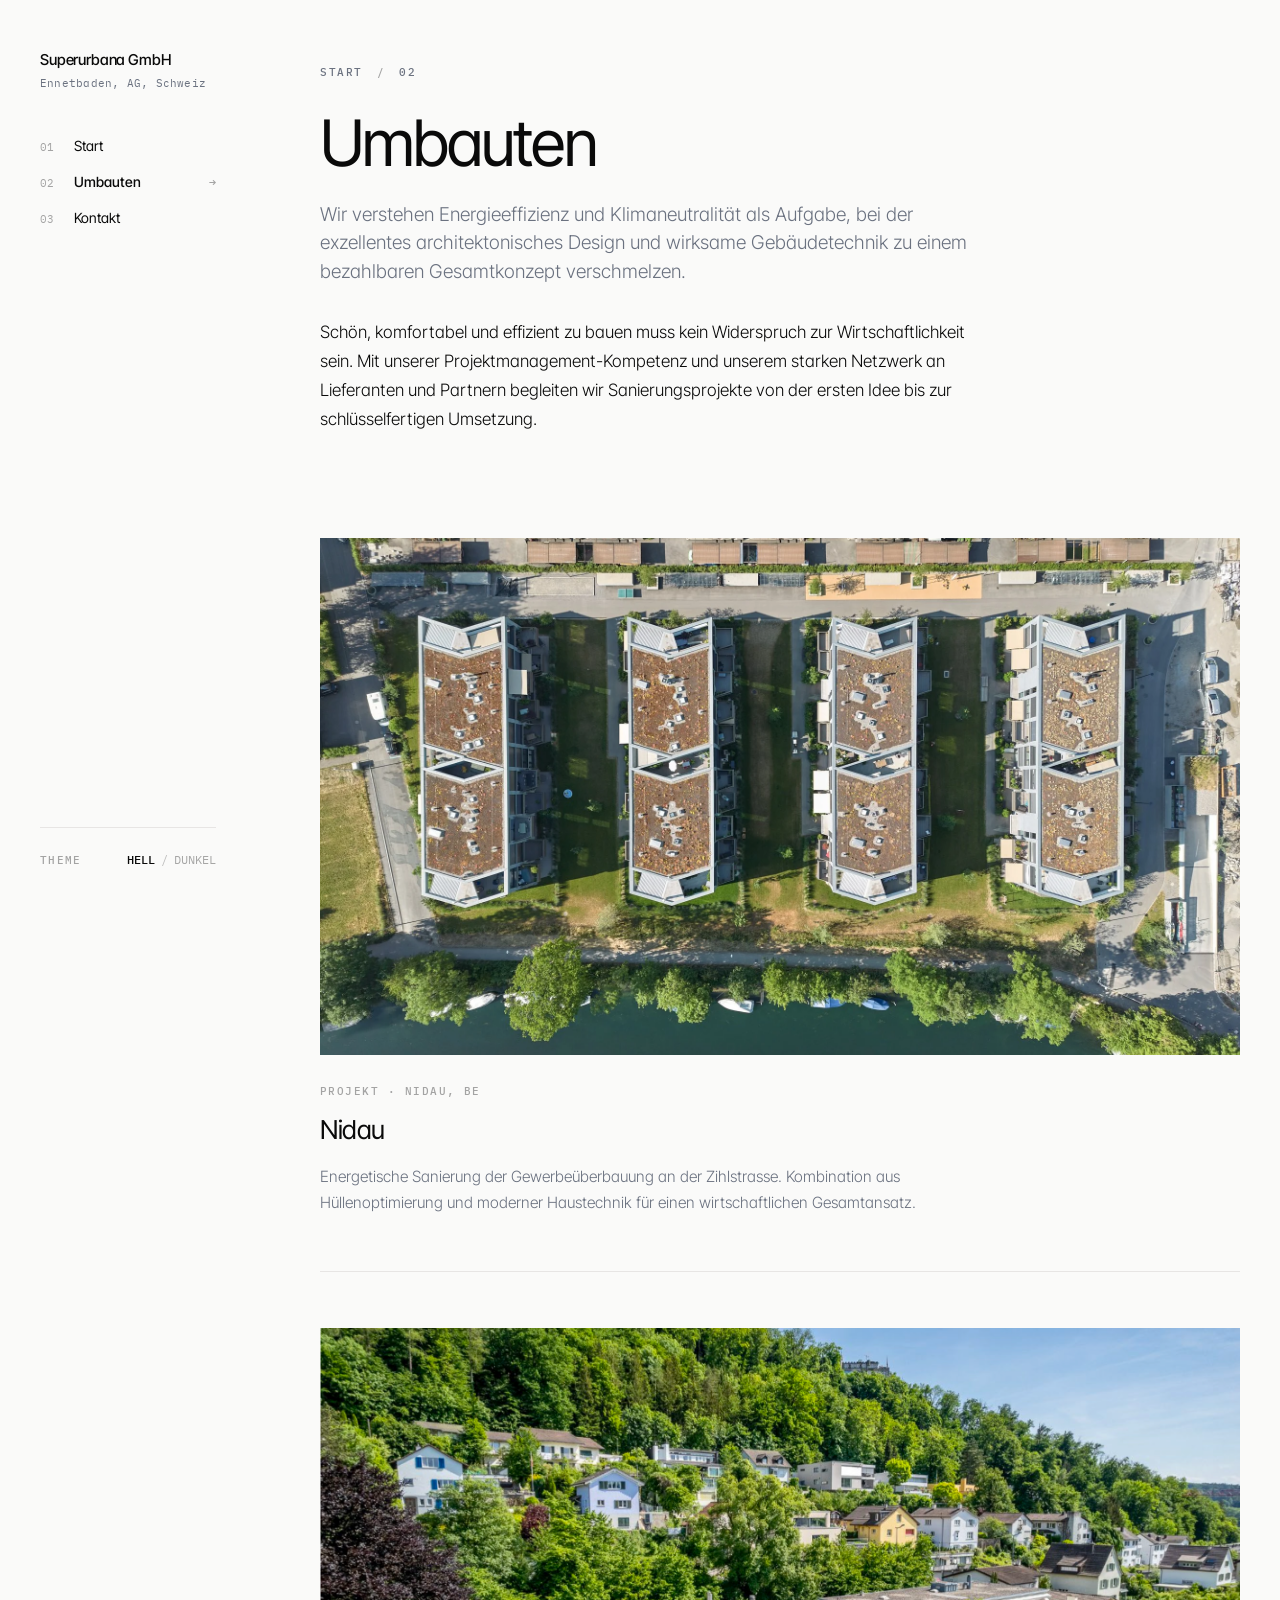
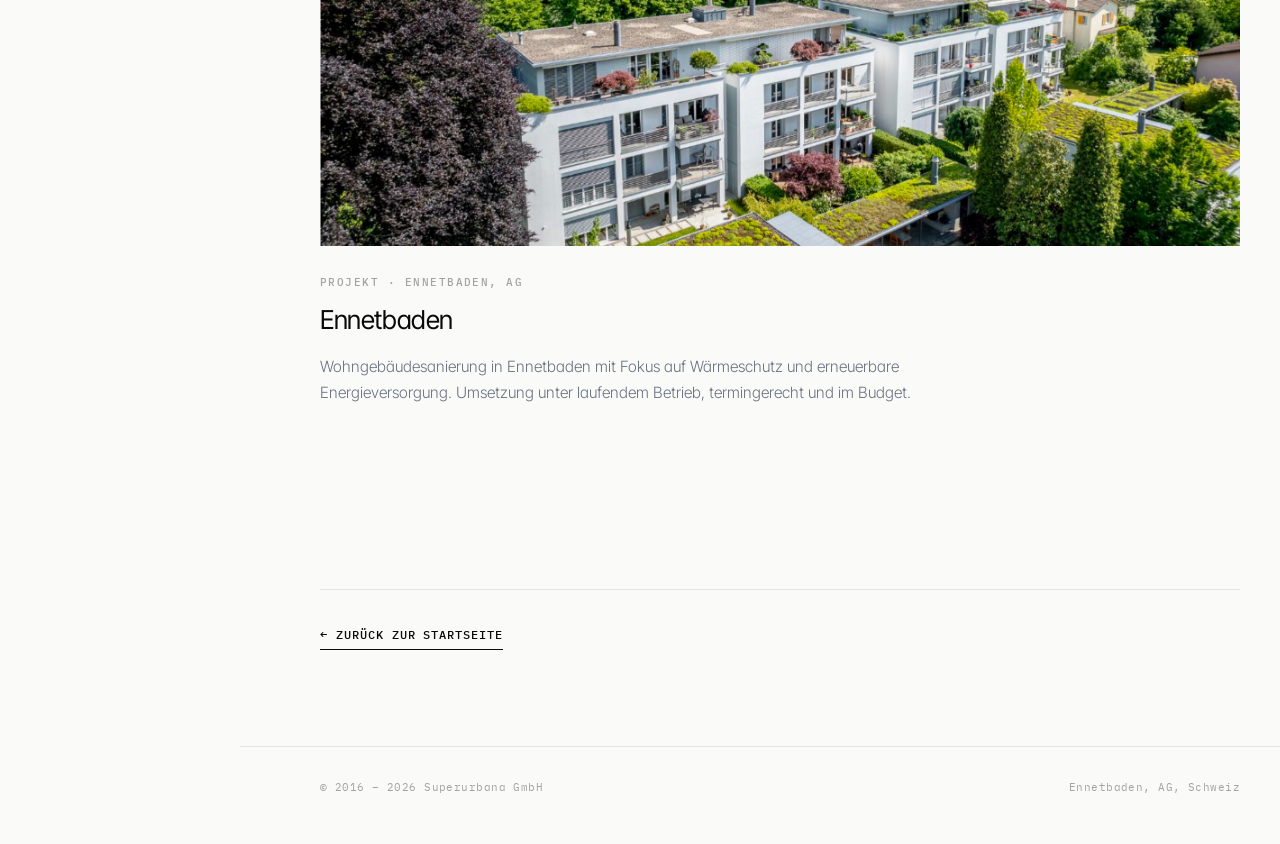
==== umbauten/index.html @ aba123ec "Initial site: Superurbana GmbH static GitHub Pages Homepage, Umbauten project page, standalone CSS/J" ====
<!DOCTYPE html>
<html lang="de">
<head>
  <meta charset="UTF-8" />
  <meta name="viewport" content="width=device-width, initial-scale=1.0" />
  <script>(function(){
    var t=localStorage.getItem("theme");
    if(!t&&window.matchMedia&&window.matchMedia("(prefers-color-scheme: dark)").matches)t="dark";
    if(t==="dark"||t==="light")document.documentElement.dataset.theme=t;
  })();</script>
  <title>Umbauten — Superurbana GmbH</title>
  <meta name="description" content="Energieeffiziente Gebäudesanierungen in der Schweiz. Superurbana GmbH verbindet architektonisches Design mit wirksamer Gebäudetechnik." />
  <link rel="preconnect" href="https://fonts.googleapis.com" />
  <link rel="preconnect" href="https://fonts.gstatic.com" crossorigin />
  <link href="https://fonts.googleapis.com/css2?family=Inter+Tight:wght@300;400;500;600&family=IBM+Plex+Mono:wght@400;500&display=swap" rel="stylesheet" />
  <link rel="stylesheet" href="/style.css" />
</head>
<body>
  <a class="skip-link" href="#page">Zum Inhalt</a>

  <div class="mobile-bar">
    <div class="brand-mini"><a href="/">Superurbana</a></div>
    <button class="menu-btn" id="menu-btn" onclick="toggleSidebar()">Menü</button>
  </div>

  <div class="shell">

    <aside class="sidebar" id="sidebar">
      <div class="brand">
        <a href="/">
          <span class="name">Superurbana GmbH</span>
          <span class="role">Ennetbaden, AG, Schweiz</span>
        </a>
      </div>

      <div class="nav-group">
        <ul class="nav-list" role="list">
          <li><a href="/"><span class="num">01</span><span>Start</span><span class="arrow">→</span></a></li>
          <li><a href="/umbauten/" aria-current="page"><span class="num">02</span><span>Umbauten</span><span class="arrow">→</span></a></li>
          <li><a href="mailto:info@superurbana.com"><span class="num">03</span><span>Kontakt</span><span class="arrow">↗</span></a></li>
        </ul>
      </div>

      <div class="sidebar-controls">
        <div class="control-row">
          <span class="control-label">Theme</span>
          <button class="toggle" onclick="toggleTheme()" aria-label="Theme wechseln">
            <span class="opt active" data-theme-opt="light">HELL</span>
            <span class="sep">/</span>
            <span class="opt" data-theme-opt="dark">DUNKEL</span>
          </button>
        </div>
      </div>
    </aside>

    <main class="content" id="page" tabindex="-1">

      <section class="page-intro">
        <p class="page-eyebrow">
          <a href="/">Start</a>
          <span class="crumb">/</span>
          <span>02</span>
        </p>
        <h1 class="page-title">Umbauten</h1>
        <p class="page-lede">Wir verstehen Energieeffizienz und Klimaneutralität als Aufgabe, bei der exzellentes architektonisches Design und wirksame Gebäudetechnik zu einem bezahlbaren Gesamtkonzept verschmelzen.</p>
      </section>

      <section class="page-body" style="padding-top: 0; border-top: none;">
        <p>Schön, komfortabel und effizient zu bauen muss kein Widerspruch zur Wirtschaftlichkeit sein. Mit unserer Projektmanagement-Kompetenz und unserem starken Netzwerk an Lieferanten und Partnern begleiten wir Sanierungsprojekte von der ersten Idee bis zur schlüsselfertigen Umsetzung.</p>
      </section>

      <section style="padding-top: 0; border-top: none;">
        <div class="project-list">

          <div class="project">
            <figure class="project-figure">
              <img src="/assets/nidau.jpg" alt="Gewerbeüberbauung Zihlstrasse, Nidau" loading="lazy" />
            </figure>
            <p class="project-label">Projekt · Nidau, BE</p>
            <h2 class="project-title">Nidau</h2>
            <p class="project-desc">Energetische Sanierung der Gewerbeüberbauung an der Zihlstrasse. Kombination aus Hüllenoptimierung und moderner Haustechnik für einen wirtschaftlichen Gesamtansatz.</p>
          </div>

          <div class="project">
            <figure class="project-figure">
              <img src="/assets/ennetbaden.png" alt="Sanierungsprojekt Ennetbaden" loading="lazy" />
            </figure>
            <p class="project-label">Projekt · Ennetbaden, AG</p>
            <h2 class="project-title">Ennetbaden</h2>
            <p class="project-desc">Wohngebäudesanierung in Ennetbaden mit Fokus auf Wärmeschutz und erneuerbare Energieversorgung. Umsetzung unter laufendem Betrieb, termingerecht und im Budget.</p>
          </div>

        </div>
      </section>

      <div class="page-nav">
        <a href="/">← Zurück zur Startseite</a>
      </div>

    </main>

    <footer class="site-footer">
      <span>© 2016 – 2026 Superurbana GmbH</span>
      <span>Ennetbaden, AG, Schweiz</span>
    </footer>

  </div>

  <script src="/app.js"></script>
</body>
</html>
---- style.css ----
/* ─────────────────────────────────────────────────────────
   Reset & base
   ───────────────────────────────────────────────────────── */
*, *::before, *::after { box-sizing: border-box; margin: 0; padding: 0; }

:root {
  --bg:        #fafaf9;
  --fg:        #0a0a0a;
  --muted:     #6b7280;
  --faint:     #a3a3a3;
  --hairline:  #e7e5e4;
  --hover:     #f5f5f4;

  --font-sans: 'Inter Tight', -apple-system, BlinkMacSystemFont, 'Helvetica Neue', sans-serif;
  --font-mono: 'IBM Plex Mono', ui-monospace, SFMono-Regular, Menlo, monospace;

  --sidebar-w: 240px;
  --edge:      40px;
  --gap:       80px;
  --content-w: 1100px;
  --prose-w:   660px;
}

html[data-theme="dark"] {
  --bg:       #0c0c0c;
  --fg:       #f5f5f4;
  --muted:    #a8a29e;
  --faint:    #57534e;
  --hairline: #1f1f1f;
  --hover:    #161616;
}

html { scroll-behavior: smooth; }

body {
  font-family: var(--font-sans);
  font-size: 16px;
  line-height: 1.55;
  color: var(--fg);
  background: var(--bg);
  -webkit-font-smoothing: antialiased;
  font-feature-settings: 'ss01', 'cv11';
  transition: background-color 0.2s ease, color 0.2s ease;
}

a { color: inherit; text-decoration: none; }
::selection { background: var(--fg); color: var(--bg); }

/* ─────────────────────────────────────────────────────────
   Skip link
   ───────────────────────────────────────────────────────── */
.skip-link {
  position: absolute; left: -9999px; top: 8px;
  background: var(--fg); color: var(--bg);
  padding: 8px 14px; font-size: 13px; z-index: 999;
  font-family: var(--font-mono);
}
.skip-link:focus { left: 8px; }

/* ─────────────────────────────────────────────────────────
   Layout
   ───────────────────────────────────────────────────────── */
.shell {
  display: grid;
  grid-template-columns: var(--sidebar-w) 1fr;
  min-height: 100vh;
}

/* ─────────────────────────────────────────────────────────
   Sidebar / Nav
   ───────────────────────────────────────────────────────── */
.sidebar {
  position: sticky;
  top: 0;
  align-self: start;
  height: 100vh;
  padding: 48px 24px 32px var(--edge);
  display: flex;
  flex-direction: column;
  gap: 36px;
  overflow-y: auto;
}

.brand {
  font-size: 15px;
  font-weight: 500;
  letter-spacing: -0.01em;
}
.brand a { display: block; }
.brand .name { display: block; color: var(--fg); }
.brand .role {
  display: block;
  font-family: var(--font-mono);
  font-size: 11px;
  font-weight: 400;
  letter-spacing: 0.02em;
  color: var(--muted);
  margin-top: 4px;
}

.nav-group { display: flex; flex-direction: column; gap: 6px; }
.nav-label {
  font-family: var(--font-mono);
  font-size: 10.5px;
  font-weight: 500;
  letter-spacing: 0.12em;
  text-transform: uppercase;
  color: var(--faint);
  margin-bottom: 6px;
}

.nav-list { list-style: none; display: flex; flex-direction: column; }
.nav-list a {
  display: grid;
  grid-template-columns: 24px 1fr auto;
  align-items: baseline;
  gap: 10px;
  padding: 7px 0;
  font-size: 14px;
  color: var(--fg);
  transition: color 0.15s ease;
}
.nav-list a:hover { color: var(--muted); }
.nav-list a:hover .num { color: var(--fg); }
.nav-list a[aria-current="page"] { color: var(--fg); font-weight: 500; }

.nav-list .num {
  font-family: var(--font-mono);
  font-size: 11px;
  font-weight: 400;
  color: var(--faint);
  transition: color 0.15s ease;
}
.nav-list .arrow {
  font-family: var(--font-mono);
  font-size: 12px;
  color: var(--faint);
  opacity: 0;
  transition: opacity 0.15s ease, transform 0.15s ease;
}
.nav-list a:hover .arrow { opacity: 1; transform: translateX(2px); }
.nav-list a[aria-current="page"] .arrow { opacity: 1; }

/* Sidebar controls (theme) */
.sidebar-controls {
  margin-top: auto;
  display: flex;
  flex-direction: column;
  gap: 14px;
  padding-top: 24px;
  border-top: 1px solid var(--hairline);
}
.control-row {
  display: flex;
  align-items: center;
  justify-content: space-between;
  gap: 12px;
}
.control-label {
  font-family: var(--font-mono);
  font-size: 10.5px;
  font-weight: 500;
  letter-spacing: 0.12em;
  text-transform: uppercase;
  color: var(--faint);
}
.toggle {
  display: inline-flex;
  align-items: center;
  gap: 6px;
  background: none;
  border: none;
  padding: 0;
  cursor: pointer;
  font-family: var(--font-mono);
  font-size: 12px;
  color: var(--fg);
}
.toggle .opt { opacity: 0.35; transition: opacity 0.15s ease; color: var(--fg); }
.toggle .opt.active { opacity: 1; font-weight: 500; }
.toggle .sep { opacity: 0.25; }

/* ─────────────────────────────────────────────────────────
   Main content
   ───────────────────────────────────────────────────────── */
main.content {
  padding: 64px var(--edge) 96px var(--gap);
  max-width: calc(var(--content-w) + var(--gap) + var(--edge));
}

section { padding-block: 64px; border-top: 1px solid var(--hairline); }
section:first-of-type { border-top: none; padding-top: 0; }

/* ── Hero (homepage) ── */
.hero h1 {
  font-size: clamp(32px, 4.2vw, 56px);
  font-weight: 400;
  line-height: 1.08;
  letter-spacing: -0.03em;
  margin-bottom: 28px;
  text-wrap: balance;
}
.hero p.lede {
  font-size: 19px;
  font-weight: 300;
  line-height: 1.55;
  color: var(--muted);
  max-width: var(--prose-w);
}

/* ── Stats bar ── */
.stats-bar {
  margin-top: 56px;
  display: grid;
  grid-template-columns: repeat(4, 1fr);
  border-top: 1px solid var(--hairline);
  border-bottom: 1px solid var(--hairline);
}
.stats-bar .stat {
  padding: 24px 0;
  border-right: 1px solid var(--hairline);
  display: flex; flex-direction: column; gap: 6px;
  padding-left: 16px;
}
.stats-bar .stat:first-child { padding-left: 0; }
.stats-bar .stat:last-child { border-right: none; }
.stats-bar .stat-num {
  font-size: clamp(26px, 2.8vw, 34px);
  font-weight: 300;
  letter-spacing: -0.02em;
  line-height: 1;
  font-variant-numeric: tabular-nums;
}
.stats-bar .stat-lbl {
  font-family: var(--font-mono);
  font-size: 10.5px;
  font-weight: 500;
  letter-spacing: 0.12em;
  text-transform: uppercase;
  color: var(--faint);
}

/* ── Work / project list ── */
.work-list { display: flex; flex-direction: column; }
.work-row {
  display: grid;
  grid-template-columns: 32px 1fr auto;
  gap: 24px;
  align-items: baseline;
  padding: 22px 0;
  border-top: 1px solid var(--hairline);
  color: var(--fg);
  transition: padding-left 0.15s ease;
}
.work-row:first-child { border-top: none; }
.work-row:hover { padding-left: 6px; }
.work-row:hover .work-arrow { opacity: 1; transform: translateX(2px); }
.work-row .work-num {
  font-family: var(--font-mono);
  font-size: 11px;
  color: var(--faint);
  font-variant-numeric: tabular-nums;
}
.work-row .work-title {
  font-size: 17px;
  font-weight: 400;
  letter-spacing: -0.005em;
  margin-bottom: 4px;
  display: block;
}
.work-row .work-desc {
  font-size: 13.5px;
  color: var(--muted);
  line-height: 1.5;
  font-weight: 300;
}
.work-arrow {
  font-family: var(--font-mono);
  font-size: 12px;
  color: var(--faint);
  opacity: 0;
  transition: opacity 0.15s ease, transform 0.15s ease;
  margin-left: 8px;
}

/* ── Contact list ── */
.contact-list { list-style: none; display: flex; flex-direction: column; }
.contact-list li {
  display: grid;
  grid-template-columns: 80px 1fr auto;
  gap: 24px;
  align-items: baseline;
  padding: 16px 0;
  border-top: 1px solid var(--hairline);
}
.contact-list li:first-child { border-top: none; }
.contact-list .ckey {
  font-family: var(--font-mono);
  font-size: 11px;
  letter-spacing: 0.08em;
  text-transform: uppercase;
  color: var(--faint);
}
.contact-list a {
  font-size: 15.5px;
  color: var(--fg);
  transition: color 0.15s ease;
}
.contact-list a:hover { color: var(--muted); }
.contact-list .ext {
  font-family: var(--font-mono);
  font-size: 11px;
  color: var(--faint);
}

/* ─────────────────────────────────────────────────────────
   Subpage layout
   ───────────────────────────────────────────────────────── */
.page-intro { padding-block: 0 32px; border-top: none; }

.page-eyebrow {
  font-family: var(--font-mono);
  font-size: 11px;
  font-weight: 500;
  letter-spacing: 0.14em;
  text-transform: uppercase;
  color: var(--muted);
  margin-bottom: 28px;
  display: flex; align-items: baseline; gap: 10px;
}
.page-eyebrow .crumb { color: var(--faint); margin: 0 4px; }
.page-eyebrow a { color: var(--muted); transition: color 0.15s ease; }
.page-eyebrow a:hover { color: var(--fg); }

.page-title {
  font-size: clamp(36px, 5vw, 64px);
  font-weight: 400;
  line-height: 1.06;
  letter-spacing: -0.03em;
  margin-bottom: 24px;
  max-width: var(--prose-w);
  text-wrap: balance;
}
.page-lede {
  font-size: 19px;
  font-weight: 300;
  line-height: 1.5;
  color: var(--muted);
  max-width: var(--prose-w);
}

/* Body paragraphs */
.page-body { padding-block: 48px; }
.page-body p {
  font-size: 17px;
  font-weight: 300;
  line-height: 1.7;
  color: var(--fg);
  margin-bottom: 22px;
  max-width: var(--prose-w);
}
.page-body p:last-of-type { margin-bottom: 0; }

/* ── Project cards (Umbauten) ── */
.project-list { display: flex; flex-direction: column; gap: 0; }
.project {
  padding-block: 56px;
  border-top: 1px solid var(--hairline);
}
.project:first-of-type { border-top: none; }
.project-figure {
  margin: 0 0 28px 0;
  overflow: hidden;
}
.project-figure img {
  display: block;
  width: 100%;
  height: auto;
  aspect-ratio: 16 / 9;
  object-fit: cover;
  transition: transform 0.4s ease;
}
.project-figure:hover img { transform: scale(1.02); }
.project-label {
  font-family: var(--font-mono);
  font-size: 10.5px;
  font-weight: 500;
  letter-spacing: 0.14em;
  text-transform: uppercase;
  color: var(--faint);
  margin-bottom: 10px;
}
.project-title {
  font-size: 26px;
  font-weight: 400;
  letter-spacing: -0.015em;
  margin-bottom: 14px;
}
.project-desc {
  font-size: 15.5px;
  font-weight: 300;
  line-height: 1.65;
  color: var(--muted);
  max-width: var(--prose-w);
}

/* Page footer nav */
.page-nav {
  margin-top: 64px;
  padding-top: 32px;
  border-top: 1px solid var(--hairline);
  display: flex;
}
.page-nav a {
  display: inline-flex;
  align-items: center;
  gap: 10px;
  font-family: var(--font-mono);
  font-size: 12px;
  font-weight: 500;
  letter-spacing: 0.08em;
  text-transform: uppercase;
  color: var(--fg);
  border-bottom: 1px solid var(--fg);
  padding: 4px 0;
  transition: color 0.15s ease, border-color 0.15s ease;
}
.page-nav a:hover { color: var(--muted); border-color: var(--muted); }

/* ─────────────────────────────────────────────────────────
   Footer
   ───────────────────────────────────────────────────────── */
.site-footer {
  grid-column: 2;
  padding: 32px var(--edge) 48px var(--gap);
  max-width: calc(var(--content-w) + var(--gap) + var(--edge));
  border-top: 1px solid var(--hairline);
  display: flex;
  justify-content: space-between;
  align-items: baseline;
  font-family: var(--font-mono);
  font-size: 11px;
  letter-spacing: 0.04em;
  color: var(--faint);
}

/* ─────────────────────────────────────────────────────────
   Mobile
   ───────────────────────────────────────────────────────── */
.mobile-bar { display: none; }

@media (max-width: 900px) {
  :root { --edge: 24px; }

  .shell { grid-template-columns: 1fr; }

  .sidebar {
    position: fixed;
    top: 0; left: 0; right: 0; bottom: 0;
    height: 100vh;
    background: var(--bg);
    z-index: 50;
    padding: 24px var(--edge) 32px;
    transform: translateY(-100%);
    transition: transform 0.25s ease;
    overflow-y: auto;
  }
  .sidebar.open { transform: translateY(0); }
  .sidebar-controls { margin-top: 24px; }

  .mobile-bar {
    display: flex;
    position: sticky; top: 0; z-index: 40;
    align-items: center; justify-content: space-between;
    padding: 14px var(--edge);
    background: var(--bg);
    border-bottom: 1px solid var(--hairline);
  }
  .mobile-bar .brand-mini { font-size: 14px; font-weight: 500; }
  .menu-btn {
    background: none; border: none; cursor: pointer;
    font-family: var(--font-mono);
    font-size: 12px; letter-spacing: 0.06em;
    color: var(--fg); padding: 6px 8px;
  }

  main.content {
    padding: 32px var(--edge) 64px;
    max-width: none;
  }
  .site-footer {
    grid-column: 1;
    padding: 24px var(--edge) 32px;
    max-width: none;
    flex-direction: column;
    gap: 8px;
  }

  .stats-bar { grid-template-columns: repeat(2, 1fr); }
  .stats-bar .stat:nth-child(2) { border-right: none; }
  .stats-bar .stat:nth-child(3) { padding-left: 0; border-bottom: 1px solid var(--hairline); }
  .stats-bar .stat:nth-child(4) { border-right: none; }
  .stats-bar .stat:nth-child(n+3) { border-bottom: none; }

  .work-row { grid-template-columns: 28px 1fr; }

  .contact-list li { grid-template-columns: 72px 1fr; }
  .contact-list .ext { display: none; }
}
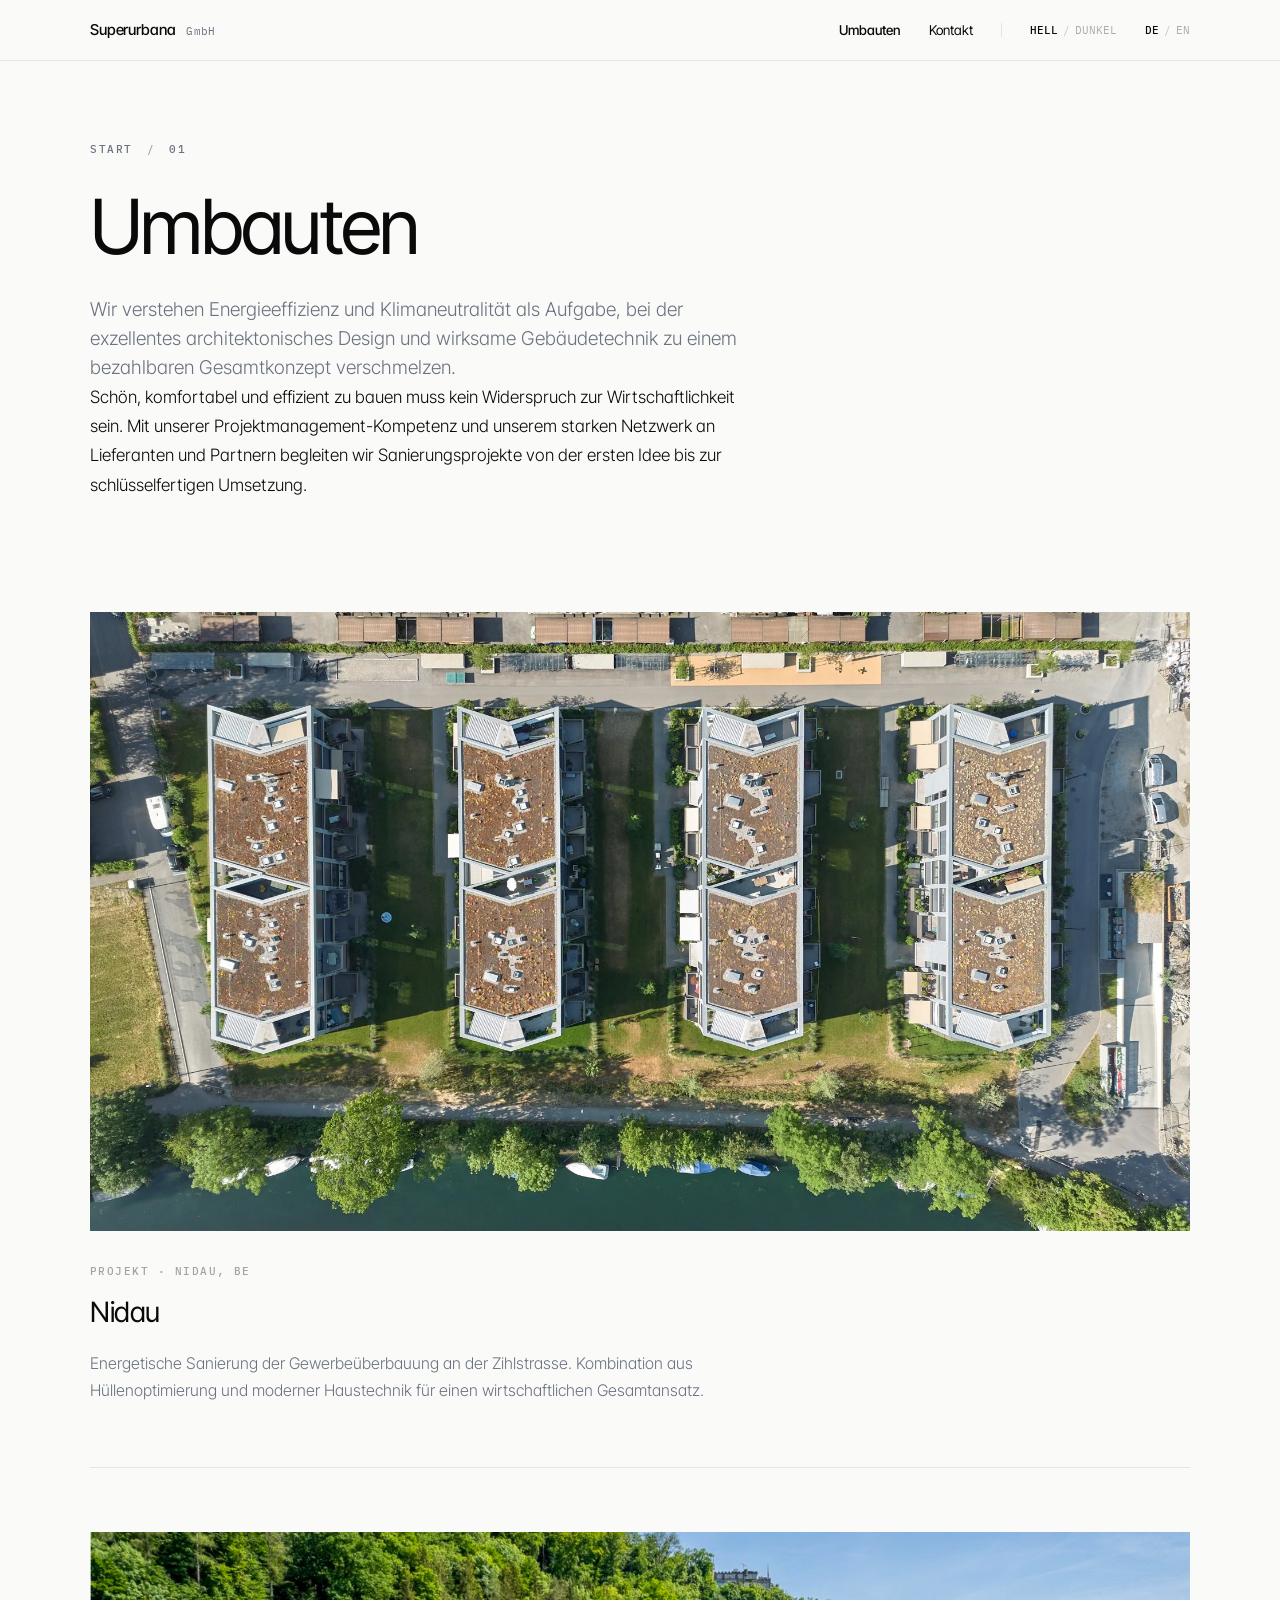
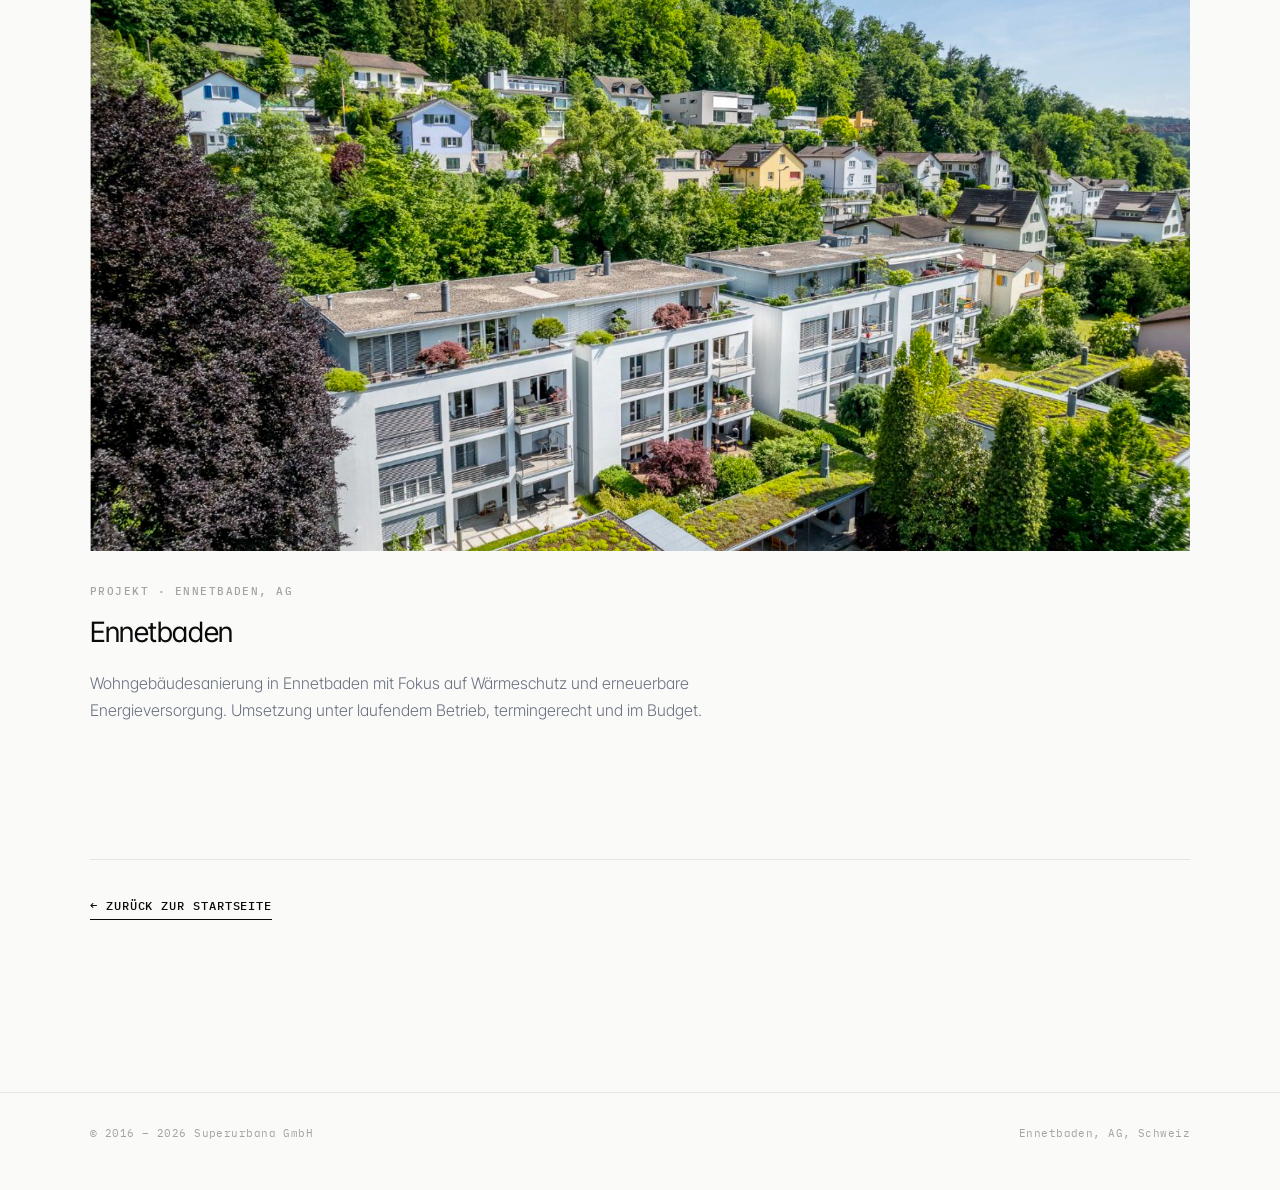
==== commit 73230352: "Redesign: top nav layout with language toggle (DE/EN) Replaced sidebar with sticky top navigation ba" ====
--- a/umbauten/index.html
+++ b/umbauten/index.html
@@ -9,102 +9,119 @@
     if(t==="dark"||t==="light")document.documentElement.dataset.theme=t;
   })();</script>
   <title>Umbauten — Superurbana GmbH</title>
-  <meta name="description" content="Energieeffiziente Gebäudesanierungen in der Schweiz. Superurbana GmbH verbindet architektonisches Design mit wirksamer Gebäudetechnik." />
+  <meta name="description" content="Energieeffiziente Gebäudesanierungen in der Schweiz — Superurbana GmbH." />
   <link rel="preconnect" href="https://fonts.googleapis.com" />
   <link rel="preconnect" href="https://fonts.gstatic.com" crossorigin />
   <link href="https://fonts.googleapis.com/css2?family=Inter+Tight:wght@300;400;500;600&family=IBM+Plex+Mono:wght@400;500&display=swap" rel="stylesheet" />
   <link rel="stylesheet" href="/style.css" />
 </head>
 <body>
-  <a class="skip-link" href="#page">Zum Inhalt</a>
+  <a class="skip-link" href="#page" data-i18n="skip">Zum Inhalt</a>
 
-  <div class="mobile-bar">
-    <div class="brand-mini"><a href="/">Superurbana</a></div>
-    <button class="menu-btn" id="menu-btn" onclick="toggleSidebar()">Menü</button>
+  <!-- ── Top navigation ── -->
+  <header class="site-header">
+    <div class="header-inner">
+      <a href="/" class="header-brand">Superurbana <span class="brand-sub">GmbH</span></a>
+
+      <!-- Desktop nav -->
+      <nav class="header-nav" aria-label="Hauptnavigation">
+        <a href="/umbauten/" class="nav-link" aria-current="page" data-i18n="nav.projects">Umbauten</a>
+        <a href="mailto:info@superurbana.com" class="nav-link" data-i18n="nav.contact">Kontakt</a>
+        <div class="nav-divider" aria-hidden="true"></div>
+        <button class="nav-toggle" onclick="toggleTheme()" aria-label="Theme wechseln">
+          <span class="opt active" data-theme-opt="light" data-i18n="theme.light">HELL</span>
+          <span class="sep">/</span>
+          <span class="opt" data-theme-opt="dark" data-i18n="theme.dark">DUNKEL</span>
+        </button>
+        <button class="nav-toggle" onclick="toggleLang()" aria-label="Sprache wechseln">
+          <span class="opt active" data-lang-opt="de">DE</span>
+          <span class="sep">/</span>
+          <span class="opt" data-lang-opt="en">EN</span>
+        </button>
+      </nav>
+
+      <!-- Mobile hamburger -->
+      <button class="mobile-menu-btn" id="mobile-menu-btn" onclick="toggleMobileMenu()" data-i18n="menu.open">Menü</button>
+    </div>
+  </header>
+
+  <!-- Mobile overlay menu -->
+  <div class="mobile-overlay" id="mobile-overlay" aria-hidden="true">
+    <a href="/umbauten/" class="mob-link" data-i18n="nav.projects">Umbauten</a>
+    <a href="mailto:info@superurbana.com" class="mob-link" data-i18n="nav.contact">Kontakt</a>
+    <div class="mob-controls">
+      <div class="mob-control-row">
+        <span class="mob-control-label" data-i18n="theme.label">Theme</span>
+        <button class="nav-toggle" onclick="toggleTheme()">
+          <span class="opt active" data-theme-opt="light" data-i18n="theme.light">HELL</span>
+          <span class="sep">/</span>
+          <span class="opt" data-theme-opt="dark" data-i18n="theme.dark">DUNKEL</span>
+        </button>
+      </div>
+      <div class="mob-control-row">
+        <span class="mob-control-label" data-i18n="lang.label">Sprache</span>
+        <button class="nav-toggle" onclick="toggleLang()">
+          <span class="opt active" data-lang-opt="de">DE</span>
+          <span class="sep">/</span>
+          <span class="opt" data-lang-opt="en">EN</span>
+        </button>
+      </div>
+    </div>
   </div>
 
-  <div class="shell">
+  <!-- ── Page content ── -->
+  <main class="content page-wrap" id="page" tabindex="-1">
 
-    <aside class="sidebar" id="sidebar">
-      <div class="brand">
-        <a href="/">
-          <span class="name">Superurbana GmbH</span>
-          <span class="role">Ennetbaden, AG, Schweiz</span>
-        </a>
+    <section class="page-intro">
+      <p class="page-eyebrow">
+        <a href="/" data-i18n="umbauten.eyebrow">Start</a>
+        <span class="crumb">/</span>
+        <span>01</span>
+      </p>
+      <h1 class="page-title" data-i18n="umbauten.title">Umbauten</h1>
+      <p class="page-lede" data-i18n="umbauten.lede">Wir verstehen Energieeffizienz und Klimaneutralität als Aufgabe, bei der exzellentes architektonisches Design und wirksame Gebäudetechnik zu einem bezahlbaren Gesamtkonzept verschmelzen.</p>
+    </section>
+
+    <section style="padding-top: 0; border-top: none;">
+      <div class="page-body" style="padding-block: 0 48px;">
+        <p data-i18n="umbauten.body">Schön, komfortabel und effizient zu bauen muss kein Widerspruch zur Wirtschaftlichkeit sein. Mit unserer Projektmanagement-Kompetenz und unserem starken Netzwerk an Lieferanten und Partnern begleiten wir Sanierungsprojekte von der ersten Idee bis zur schlüsselfertigen Umsetzung.</p>
       </div>
 
-      <div class="nav-group">
-        <ul class="nav-list" role="list">
-          <li><a href="/"><span class="num">01</span><span>Start</span><span class="arrow">→</span></a></li>
-          <li><a href="/umbauten/" aria-current="page"><span class="num">02</span><span>Umbauten</span><span class="arrow">→</span></a></li>
-          <li><a href="mailto:info@superurbana.com"><span class="num">03</span><span>Kontakt</span><span class="arrow">↗</span></a></li>
-        </ul>
+      <div class="project-list">
+
+        <div class="project">
+          <figure class="project-figure">
+            <img src="/assets/nidau.jpg" alt="Gewerbeüberbauung Zihlstrasse, Nidau" loading="lazy" />
+          </figure>
+          <p class="project-label" data-i18n="nidau.label">Projekt · Nidau, BE</p>
+          <h2 class="project-title" data-i18n="nidau.title">Nidau</h2>
+          <p class="project-desc" data-i18n="nidau.desc">Energetische Sanierung der Gewerbeüberbauung an der Zihlstrasse. Kombination aus Hüllenoptimierung und moderner Haustechnik für einen wirtschaftlichen Gesamtansatz.</p>
+        </div>
+
+        <div class="project">
+          <figure class="project-figure">
+            <img src="/assets/ennetbaden.png" alt="Sanierungsprojekt Ennetbaden" loading="lazy" />
+          </figure>
+          <p class="project-label" data-i18n="ennetbaden.label">Projekt · Ennetbaden, AG</p>
+          <h2 class="project-title" data-i18n="ennetbaden.title">Ennetbaden</h2>
+          <p class="project-desc" data-i18n="ennetbaden.desc">Wohngebäudesanierung in Ennetbaden mit Fokus auf Wärmeschutz und erneuerbare Energieversorgung. Umsetzung unter laufendem Betrieb, termingerecht und im Budget.</p>
+        </div>
+
       </div>
 
-      <div class="sidebar-controls">
-        <div class="control-row">
-          <span class="control-label">Theme</span>
-          <button class="toggle" onclick="toggleTheme()" aria-label="Theme wechseln">
-            <span class="opt active" data-theme-opt="light">HELL</span>
-            <span class="sep">/</span>
-            <span class="opt" data-theme-opt="dark">DUNKEL</span>
-          </button>
-        </div>
+      <div class="back-link">
+        <a href="/" data-i18n="back">← Zurück zur Startseite</a>
       </div>
-    </aside>
+    </section>
 
-    <main class="content" id="page" tabindex="-1">
+  </main>
 
-      <section class="page-intro">
-        <p class="page-eyebrow">
-          <a href="/">Start</a>
-          <span class="crumb">/</span>
-          <span>02</span>
-        </p>
-        <h1 class="page-title">Umbauten</h1>
-        <p class="page-lede">Wir verstehen Energieeffizienz und Klimaneutralität als Aufgabe, bei der exzellentes architektonisches Design und wirksame Gebäudetechnik zu einem bezahlbaren Gesamtkonzept verschmelzen.</p>
-      </section>
-
-      <section class="page-body" style="padding-top: 0; border-top: none;">
-        <p>Schön, komfortabel und effizient zu bauen muss kein Widerspruch zur Wirtschaftlichkeit sein. Mit unserer Projektmanagement-Kompetenz und unserem starken Netzwerk an Lieferanten und Partnern begleiten wir Sanierungsprojekte von der ersten Idee bis zur schlüsselfertigen Umsetzung.</p>
-      </section>
-
-      <section style="padding-top: 0; border-top: none;">
-        <div class="project-list">
-
-          <div class="project">
-            <figure class="project-figure">
-              <img src="/assets/nidau.jpg" alt="Gewerbeüberbauung Zihlstrasse, Nidau" loading="lazy" />
-            </figure>
-            <p class="project-label">Projekt · Nidau, BE</p>
-            <h2 class="project-title">Nidau</h2>
-            <p class="project-desc">Energetische Sanierung der Gewerbeüberbauung an der Zihlstrasse. Kombination aus Hüllenoptimierung und moderner Haustechnik für einen wirtschaftlichen Gesamtansatz.</p>
-          </div>
-
-          <div class="project">
-            <figure class="project-figure">
-              <img src="/assets/ennetbaden.png" alt="Sanierungsprojekt Ennetbaden" loading="lazy" />
-            </figure>
-            <p class="project-label">Projekt · Ennetbaden, AG</p>
-            <h2 class="project-title">Ennetbaden</h2>
-            <p class="project-desc">Wohngebäudesanierung in Ennetbaden mit Fokus auf Wärmeschutz und erneuerbare Energieversorgung. Umsetzung unter laufendem Betrieb, termingerecht und im Budget.</p>
-          </div>
-
-        </div>
-      </section>
-
-      <div class="page-nav">
-        <a href="/">← Zurück zur Startseite</a>
-      </div>
-
-    </main>
-
-    <footer class="site-footer">
-      <span>© 2016 – 2026 Superurbana GmbH</span>
-      <span>Ennetbaden, AG, Schweiz</span>
-    </footer>
-
-  </div>
+  <footer class="site-footer">
+    <div class="footer-inner">
+      <span data-i18n="footer.copy">© 2016 – 2026 Superurbana GmbH</span>
+      <span data-i18n="footer.loc">Ennetbaden, AG, Schweiz</span>
+    </div>
+  </footer>
 
   <script src="/app.js"></script>
 </body>
--- a/style.css
+++ b/style.css
@@ -14,11 +14,10 @@
   --font-sans: 'Inter Tight', -apple-system, BlinkMacSystemFont, 'Helvetica Neue', sans-serif;
   --font-mono: 'IBM Plex Mono', ui-monospace, SFMono-Regular, Menlo, monospace;
 
-  --sidebar-w: 240px;
-  --edge:      40px;
-  --gap:       80px;
+  --edge:      48px;
   --content-w: 1100px;
-  --prose-w:   660px;
+  --prose-w:   680px;
+  --header-h:  60px;
 }
 
 html[data-theme="dark"] {
@@ -58,176 +57,201 @@
 .skip-link:focus { left: 8px; }
 
 /* ─────────────────────────────────────────────────────────
-   Layout
-   ───────────────────────────────────────────────────────── */
-.shell {
-  display: grid;
-  grid-template-columns: var(--sidebar-w) 1fr;
-  min-height: 100vh;
-}
-
-/* ─────────────────────────────────────────────────────────
-   Sidebar / Nav
-   ───────────────────────────────────────────────────────── */
-.sidebar {
+   Site header / top nav
+   ───────────────────────────────────────────────────────── */
+.site-header {
   position: sticky;
   top: 0;
-  align-self: start;
-  height: 100vh;
-  padding: 48px 24px 32px var(--edge);
-  display: flex;
-  flex-direction: column;
-  gap: 36px;
-  overflow-y: auto;
-}
-
-.brand {
-  font-size: 15px;
-  font-weight: 500;
-  letter-spacing: -0.01em;
-}
-.brand a { display: block; }
-.brand .name { display: block; color: var(--fg); }
-.brand .role {
-  display: block;
-  font-family: var(--font-mono);
-  font-size: 11px;
-  font-weight: 400;
-  letter-spacing: 0.02em;
-  color: var(--muted);
-  margin-top: 4px;
-}
-
-.nav-group { display: flex; flex-direction: column; gap: 6px; }
-.nav-label {
-  font-family: var(--font-mono);
-  font-size: 10.5px;
-  font-weight: 500;
-  letter-spacing: 0.12em;
-  text-transform: uppercase;
-  color: var(--faint);
-  margin-bottom: 6px;
-}
-
-.nav-list { list-style: none; display: flex; flex-direction: column; }
-.nav-list a {
-  display: grid;
-  grid-template-columns: 24px 1fr auto;
-  align-items: baseline;
-  gap: 10px;
-  padding: 7px 0;
-  font-size: 14px;
-  color: var(--fg);
-  transition: color 0.15s ease;
-}
-.nav-list a:hover { color: var(--muted); }
-.nav-list a:hover .num { color: var(--fg); }
-.nav-list a[aria-current="page"] { color: var(--fg); font-weight: 500; }
-
-.nav-list .num {
-  font-family: var(--font-mono);
-  font-size: 11px;
-  font-weight: 400;
-  color: var(--faint);
-  transition: color 0.15s ease;
-}
-.nav-list .arrow {
-  font-family: var(--font-mono);
-  font-size: 12px;
-  color: var(--faint);
-  opacity: 0;
-  transition: opacity 0.15s ease, transform 0.15s ease;
-}
-.nav-list a:hover .arrow { opacity: 1; transform: translateX(2px); }
-.nav-list a[aria-current="page"] .arrow { opacity: 1; }
-
-/* Sidebar controls (theme) */
-.sidebar-controls {
-  margin-top: auto;
-  display: flex;
-  flex-direction: column;
-  gap: 14px;
-  padding-top: 24px;
-  border-top: 1px solid var(--hairline);
-}
-.control-row {
+  z-index: 100;
+  background: var(--bg);
+  border-bottom: 1px solid var(--hairline);
+  transition: background 0.2s ease, border-color 0.2s ease;
+}
+
+.header-inner {
+  max-width: calc(var(--content-w) + var(--edge) * 2);
+  margin: 0 auto;
+  padding: 0 var(--edge);
+  height: var(--header-h);
   display: flex;
   align-items: center;
   justify-content: space-between;
-  gap: 12px;
-}
-.control-label {
+  gap: 24px;
+}
+
+.header-brand {
+  font-size: 15px;
+  font-weight: 500;
+  letter-spacing: -0.01em;
+  color: var(--fg);
+  white-space: nowrap;
+  flex-shrink: 0;
+}
+.header-brand .brand-sub {
   font-family: var(--font-mono);
   font-size: 10.5px;
-  font-weight: 500;
-  letter-spacing: 0.12em;
-  text-transform: uppercase;
-  color: var(--faint);
-}
-.toggle {
+  font-weight: 400;
+  letter-spacing: 0.04em;
+  color: var(--muted);
+  margin-left: 8px;
+}
+
+.header-nav {
+  display: flex;
+  align-items: center;
+  gap: 28px;
+}
+
+.nav-link {
+  font-size: 13.5px;
+  color: var(--fg);
+  transition: color 0.15s ease;
+  white-space: nowrap;
+}
+.nav-link:hover { color: var(--muted); }
+.nav-link[aria-current="page"] { font-weight: 500; }
+
+.nav-divider {
+  width: 1px;
+  height: 14px;
+  background: var(--hairline);
+  flex-shrink: 0;
+}
+
+/* HELL/DUNKEL and DE/EN split toggles */
+.nav-toggle {
   display: inline-flex;
   align-items: center;
-  gap: 6px;
+  gap: 5px;
   background: none;
   border: none;
   padding: 0;
   cursor: pointer;
   font-family: var(--font-mono);
-  font-size: 12px;
-  color: var(--fg);
-}
-.toggle .opt { opacity: 0.35; transition: opacity 0.15s ease; color: var(--fg); }
-.toggle .opt.active { opacity: 1; font-weight: 500; }
-.toggle .sep { opacity: 0.25; }
-
-/* ─────────────────────────────────────────────────────────
-   Main content
-   ───────────────────────────────────────────────────────── */
+  font-size: 11px;
+  color: var(--fg);
+  white-space: nowrap;
+}
+.nav-toggle .opt { opacity: 0.32; transition: opacity 0.15s ease; color: var(--fg); }
+.nav-toggle .opt.active { opacity: 1; font-weight: 500; }
+.nav-toggle .sep { opacity: 0.22; }
+
+/* Mobile hamburger (hidden on desktop) */
+.mobile-menu-btn {
+  display: none;
+  background: none;
+  border: none;
+  cursor: pointer;
+  font-family: var(--font-mono);
+  font-size: 11.5px;
+  letter-spacing: 0.07em;
+  color: var(--fg);
+  padding: 6px 0;
+  flex-shrink: 0;
+}
+
+/* Mobile overlay nav */
+.mobile-overlay {
+  display: none;
+  position: fixed;
+  inset: var(--header-h) 0 0 0;
+  background: var(--bg);
+  z-index: 90;
+  flex-direction: column;
+  padding: 32px var(--edge);
+  gap: 0;
+  border-top: 1px solid var(--hairline);
+  overflow-y: auto;
+}
+.mobile-overlay.open { display: flex; }
+
+.mobile-overlay .mob-link {
+  font-size: 22px;
+  font-weight: 400;
+  letter-spacing: -0.01em;
+  color: var(--fg);
+  padding: 18px 0;
+  border-bottom: 1px solid var(--hairline);
+  display: block;
+  transition: color 0.15s ease;
+}
+.mobile-overlay .mob-link:first-child { border-top: 1px solid var(--hairline); }
+.mobile-overlay .mob-link:hover { color: var(--muted); }
+
+.mobile-overlay .mob-controls {
+  margin-top: 32px;
+  display: flex;
+  flex-direction: column;
+  gap: 20px;
+}
+.mobile-overlay .mob-control-row {
+  display: flex;
+  align-items: center;
+  justify-content: space-between;
+}
+.mobile-overlay .mob-control-label {
+  font-family: var(--font-mono);
+  font-size: 10.5px;
+  letter-spacing: 0.12em;
+  text-transform: uppercase;
+  color: var(--faint);
+}
+
+/* ─────────────────────────────────────────────────────────
+   Layout
+   ───────────────────────────────────────────────────────── */
+.page-wrap {
+  max-width: calc(var(--content-w) + var(--edge) * 2);
+  margin: 0 auto;
+  padding: 0 var(--edge);
+}
+
 main.content {
-  padding: 64px var(--edge) 96px var(--gap);
-  max-width: calc(var(--content-w) + var(--gap) + var(--edge));
-}
-
-section { padding-block: 64px; border-top: 1px solid var(--hairline); }
+  padding-top: 80px;
+  padding-bottom: 100px;
+}
+
+section { padding-block: 72px; border-top: 1px solid var(--hairline); }
 section:first-of-type { border-top: none; padding-top: 0; }
 
-/* ── Hero (homepage) ── */
+/* ─────────────────────────────────────────────────────────
+   Hero
+   ───────────────────────────────────────────────────────── */
 .hero h1 {
-  font-size: clamp(32px, 4.2vw, 56px);
+  font-size: clamp(40px, 6vw, 76px);
   font-weight: 400;
-  line-height: 1.08;
-  letter-spacing: -0.03em;
-  margin-bottom: 28px;
+  line-height: 1.06;
+  letter-spacing: -0.035em;
+  margin-bottom: 32px;
   text-wrap: balance;
 }
 .hero p.lede {
   font-size: 19px;
   font-weight: 300;
-  line-height: 1.55;
+  line-height: 1.6;
   color: var(--muted);
   max-width: var(--prose-w);
 }
 
 /* ── Stats bar ── */
 .stats-bar {
-  margin-top: 56px;
+  margin-top: 64px;
   display: grid;
   grid-template-columns: repeat(4, 1fr);
   border-top: 1px solid var(--hairline);
   border-bottom: 1px solid var(--hairline);
 }
 .stats-bar .stat {
-  padding: 24px 0;
+  padding: 28px 0 28px 20px;
   border-right: 1px solid var(--hairline);
-  display: flex; flex-direction: column; gap: 6px;
-  padding-left: 16px;
+  display: flex; flex-direction: column; gap: 8px;
 }
 .stats-bar .stat:first-child { padding-left: 0; }
 .stats-bar .stat:last-child { border-right: none; }
 .stats-bar .stat-num {
-  font-size: clamp(26px, 2.8vw, 34px);
+  font-size: clamp(28px, 3.5vw, 40px);
   font-weight: 300;
-  letter-spacing: -0.02em;
+  letter-spacing: -0.025em;
   line-height: 1;
   font-variant-numeric: tabular-nums;
 }
@@ -240,48 +264,63 @@
   color: var(--faint);
 }
 
-/* ── Work / project list ── */
+/* ── Section label ── */
+.section-label {
+  font-family: var(--font-mono);
+  font-size: 10.5px;
+  font-weight: 500;
+  letter-spacing: 0.14em;
+  text-transform: uppercase;
+  color: var(--faint);
+  margin-bottom: 40px;
+}
+
+/* ── Work / service list ── */
 .work-list { display: flex; flex-direction: column; }
 .work-row {
   display: grid;
-  grid-template-columns: 32px 1fr auto;
+  grid-template-columns: 28px 1fr auto;
   gap: 24px;
   align-items: baseline;
-  padding: 22px 0;
+  padding: 24px 0;
   border-top: 1px solid var(--hairline);
   color: var(--fg);
   transition: padding-left 0.15s ease;
 }
 .work-row:first-child { border-top: none; }
-.work-row:hover { padding-left: 6px; }
+.work-row:hover { padding-left: 8px; }
 .work-row:hover .work-arrow { opacity: 1; transform: translateX(2px); }
 .work-row .work-num {
   font-family: var(--font-mono);
   font-size: 11px;
   color: var(--faint);
-  font-variant-numeric: tabular-nums;
 }
 .work-row .work-title {
-  font-size: 17px;
+  font-size: 18px;
   font-weight: 400;
   letter-spacing: -0.005em;
-  margin-bottom: 4px;
+  margin-bottom: 5px;
   display: block;
 }
-.work-row .work-desc {
-  font-size: 13.5px;
-  color: var(--muted);
-  line-height: 1.5;
-  font-weight: 300;
-}
+.work-row .work-desc { font-size: 13.5px; color: var(--muted); font-weight: 300; }
 .work-arrow {
   font-family: var(--font-mono);
-  font-size: 12px;
+  font-size: 13px;
   color: var(--faint);
   opacity: 0;
   transition: opacity 0.15s ease, transform 0.15s ease;
-  margin-left: 8px;
-}
+}
+
+/* ── Body paragraphs ── */
+.page-body p {
+  font-size: 17px;
+  font-weight: 300;
+  line-height: 1.72;
+  color: var(--fg);
+  margin-bottom: 22px;
+  max-width: var(--prose-w);
+}
+.page-body p:last-of-type { margin-bottom: 0; }
 
 /* ── Contact list ── */
 .contact-list { list-style: none; display: flex; flex-direction: column; }
@@ -290,7 +329,7 @@
   grid-template-columns: 80px 1fr auto;
   gap: 24px;
   align-items: baseline;
-  padding: 16px 0;
+  padding: 18px 0;
   border-top: 1px solid var(--hairline);
 }
 .contact-list li:first-child { border-top: none; }
@@ -301,22 +340,14 @@
   text-transform: uppercase;
   color: var(--faint);
 }
-.contact-list a {
-  font-size: 15.5px;
-  color: var(--fg);
-  transition: color 0.15s ease;
-}
+.contact-list a { font-size: 15.5px; color: var(--fg); transition: color 0.15s ease; }
 .contact-list a:hover { color: var(--muted); }
-.contact-list .ext {
-  font-family: var(--font-mono);
-  font-size: 11px;
-  color: var(--faint);
-}
-
-/* ─────────────────────────────────────────────────────────
-   Subpage layout
-   ───────────────────────────────────────────────────────── */
-.page-intro { padding-block: 0 32px; border-top: none; }
+.contact-list .ext { font-family: var(--font-mono); font-size: 11px; color: var(--faint); }
+
+/* ─────────────────────────────────────────────────────────
+   Subpage header
+   ───────────────────────────────────────────────────────── */
+.page-intro { padding-block: 0; border-top: none; }
 
 .page-eyebrow {
   font-family: var(--font-mono);
@@ -333,54 +364,38 @@
 .page-eyebrow a:hover { color: var(--fg); }
 
 .page-title {
-  font-size: clamp(36px, 5vw, 64px);
+  font-size: clamp(40px, 6vw, 76px);
   font-weight: 400;
   line-height: 1.06;
-  letter-spacing: -0.03em;
-  margin-bottom: 24px;
+  letter-spacing: -0.035em;
+  margin-bottom: 28px;
   max-width: var(--prose-w);
   text-wrap: balance;
 }
 .page-lede {
   font-size: 19px;
   font-weight: 300;
-  line-height: 1.5;
+  line-height: 1.55;
   color: var(--muted);
   max-width: var(--prose-w);
 }
 
-/* Body paragraphs */
-.page-body { padding-block: 48px; }
-.page-body p {
-  font-size: 17px;
-  font-weight: 300;
-  line-height: 1.7;
-  color: var(--fg);
-  margin-bottom: 22px;
-  max-width: var(--prose-w);
-}
-.page-body p:last-of-type { margin-bottom: 0; }
-
-/* ── Project cards (Umbauten) ── */
-.project-list { display: flex; flex-direction: column; gap: 0; }
-.project {
-  padding-block: 56px;
-  border-top: 1px solid var(--hairline);
-}
+/* ── Project list (Umbauten) ── */
+.project-list { display: flex; flex-direction: column; }
+.project { padding-block: 64px; border-top: 1px solid var(--hairline); }
 .project:first-of-type { border-top: none; }
-.project-figure {
-  margin: 0 0 28px 0;
-  overflow: hidden;
-}
+
+.project-figure { margin: 0 0 32px; overflow: hidden; }
 .project-figure img {
   display: block;
   width: 100%;
   height: auto;
   aspect-ratio: 16 / 9;
   object-fit: cover;
-  transition: transform 0.4s ease;
+  transition: transform 0.5s ease;
 }
 .project-figure:hover img { transform: scale(1.02); }
+
 .project-label {
   font-family: var(--font-mono);
   font-size: 10.5px;
@@ -388,35 +403,23 @@
   letter-spacing: 0.14em;
   text-transform: uppercase;
   color: var(--faint);
-  margin-bottom: 10px;
-}
-.project-title {
-  font-size: 26px;
-  font-weight: 400;
-  letter-spacing: -0.015em;
-  margin-bottom: 14px;
-}
-.project-desc {
-  font-size: 15.5px;
-  font-weight: 300;
-  line-height: 1.65;
-  color: var(--muted);
-  max-width: var(--prose-w);
-}
-
-/* Page footer nav */
-.page-nav {
-  margin-top: 64px;
+  margin-bottom: 12px;
+}
+.project-title { font-size: 28px; font-weight: 400; letter-spacing: -0.015em; margin-bottom: 16px; }
+.project-desc { font-size: 16px; font-weight: 300; line-height: 1.65; color: var(--muted); max-width: var(--prose-w); }
+
+/* Back link */
+.back-link {
+  margin-top: 72px;
   padding-top: 32px;
   border-top: 1px solid var(--hairline);
-  display: flex;
-}
-.page-nav a {
+}
+.back-link a {
   display: inline-flex;
   align-items: center;
   gap: 10px;
   font-family: var(--font-mono);
-  font-size: 12px;
+  font-size: 11.5px;
   font-weight: 500;
   letter-spacing: 0.08em;
   text-transform: uppercase;
@@ -425,16 +428,19 @@
   padding: 4px 0;
   transition: color 0.15s ease, border-color 0.15s ease;
 }
-.page-nav a:hover { color: var(--muted); border-color: var(--muted); }
+.back-link a:hover { color: var(--muted); border-color: var(--muted); }
 
 /* ─────────────────────────────────────────────────────────
    Footer
    ───────────────────────────────────────────────────────── */
 .site-footer {
-  grid-column: 2;
-  padding: 32px var(--edge) 48px var(--gap);
-  max-width: calc(var(--content-w) + var(--gap) + var(--edge));
-  border-top: 1px solid var(--hairline);
+  border-top: 1px solid var(--hairline);
+  padding: 32px 0 48px;
+}
+.site-footer .footer-inner {
+  max-width: calc(var(--content-w) + var(--edge) * 2);
+  margin: 0 auto;
+  padding: 0 var(--edge);
   display: flex;
   justify-content: space-between;
   align-items: baseline;
@@ -445,65 +451,26 @@
 }
 
 /* ─────────────────────────────────────────────────────────
-   Mobile
-   ───────────────────────────────────────────────────────── */
-.mobile-bar { display: none; }
-
-@media (max-width: 900px) {
+   Responsive
+   ───────────────────────────────────────────────────────── */
+@media (max-width: 860px) {
   :root { --edge: 24px; }
 
-  .shell { grid-template-columns: 1fr; }
-
-  .sidebar {
-    position: fixed;
-    top: 0; left: 0; right: 0; bottom: 0;
-    height: 100vh;
-    background: var(--bg);
-    z-index: 50;
-    padding: 24px var(--edge) 32px;
-    transform: translateY(-100%);
-    transition: transform 0.25s ease;
-    overflow-y: auto;
-  }
-  .sidebar.open { transform: translateY(0); }
-  .sidebar-controls { margin-top: 24px; }
-
-  .mobile-bar {
-    display: flex;
-    position: sticky; top: 0; z-index: 40;
-    align-items: center; justify-content: space-between;
-    padding: 14px var(--edge);
-    background: var(--bg);
-    border-bottom: 1px solid var(--hairline);
-  }
-  .mobile-bar .brand-mini { font-size: 14px; font-weight: 500; }
-  .menu-btn {
-    background: none; border: none; cursor: pointer;
-    font-family: var(--font-mono);
-    font-size: 12px; letter-spacing: 0.06em;
-    color: var(--fg); padding: 6px 8px;
-  }
-
-  main.content {
-    padding: 32px var(--edge) 64px;
-    max-width: none;
-  }
-  .site-footer {
-    grid-column: 1;
-    padding: 24px var(--edge) 32px;
-    max-width: none;
-    flex-direction: column;
-    gap: 8px;
-  }
+  .header-nav { display: none; }
+  .mobile-menu-btn { display: block; }
+
+  main.content { padding-top: 48px; padding-bottom: 72px; }
 
   .stats-bar { grid-template-columns: repeat(2, 1fr); }
   .stats-bar .stat:nth-child(2) { border-right: none; }
   .stats-bar .stat:nth-child(3) { padding-left: 0; border-bottom: 1px solid var(--hairline); }
-  .stats-bar .stat:nth-child(4) { border-right: none; }
   .stats-bar .stat:nth-child(n+3) { border-bottom: none; }
 
-  .work-row { grid-template-columns: 28px 1fr; }
-
-  .contact-list li { grid-template-columns: 72px 1fr; }
+  .work-row { grid-template-columns: 24px 1fr; }
+  .work-arrow { display: none; }
+
+  .contact-list li { grid-template-columns: 64px 1fr; }
   .contact-list .ext { display: none; }
-}
+
+  .site-footer .footer-inner { flex-direction: column; gap: 6px; }
+}
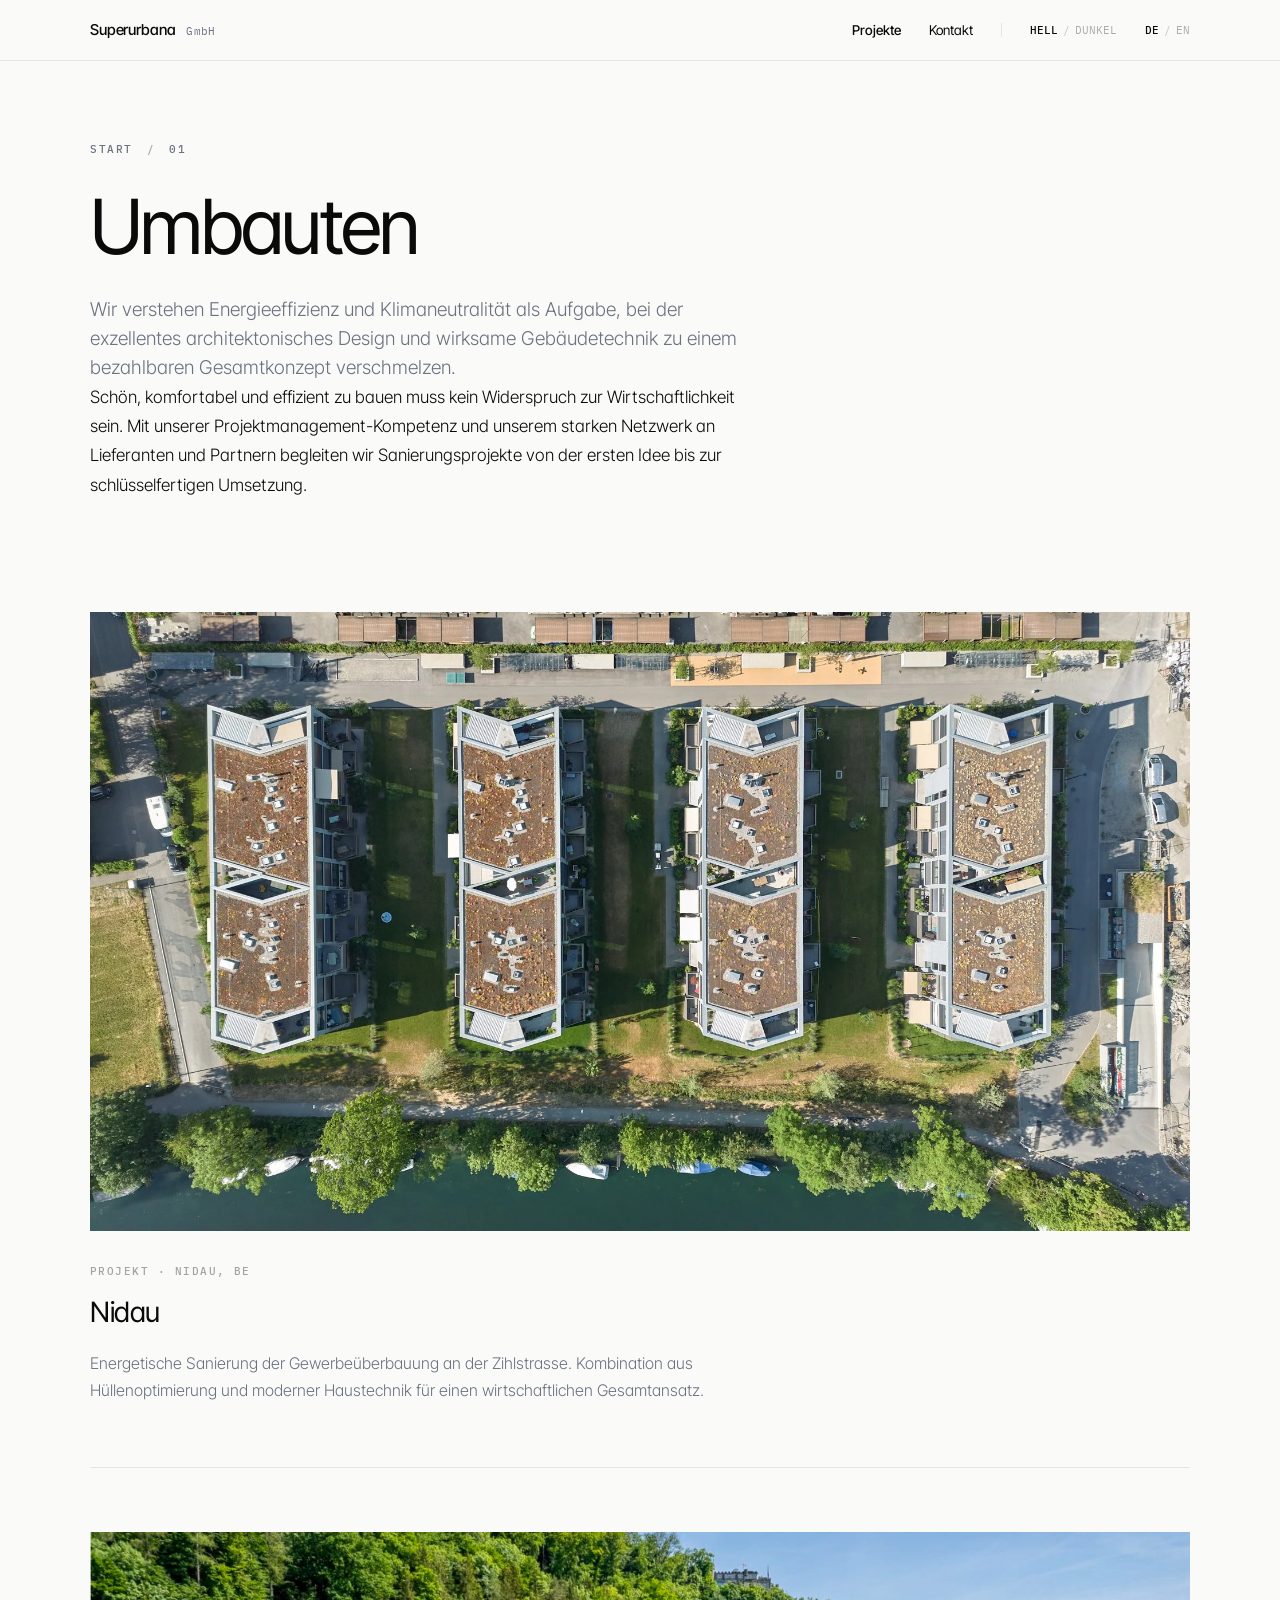
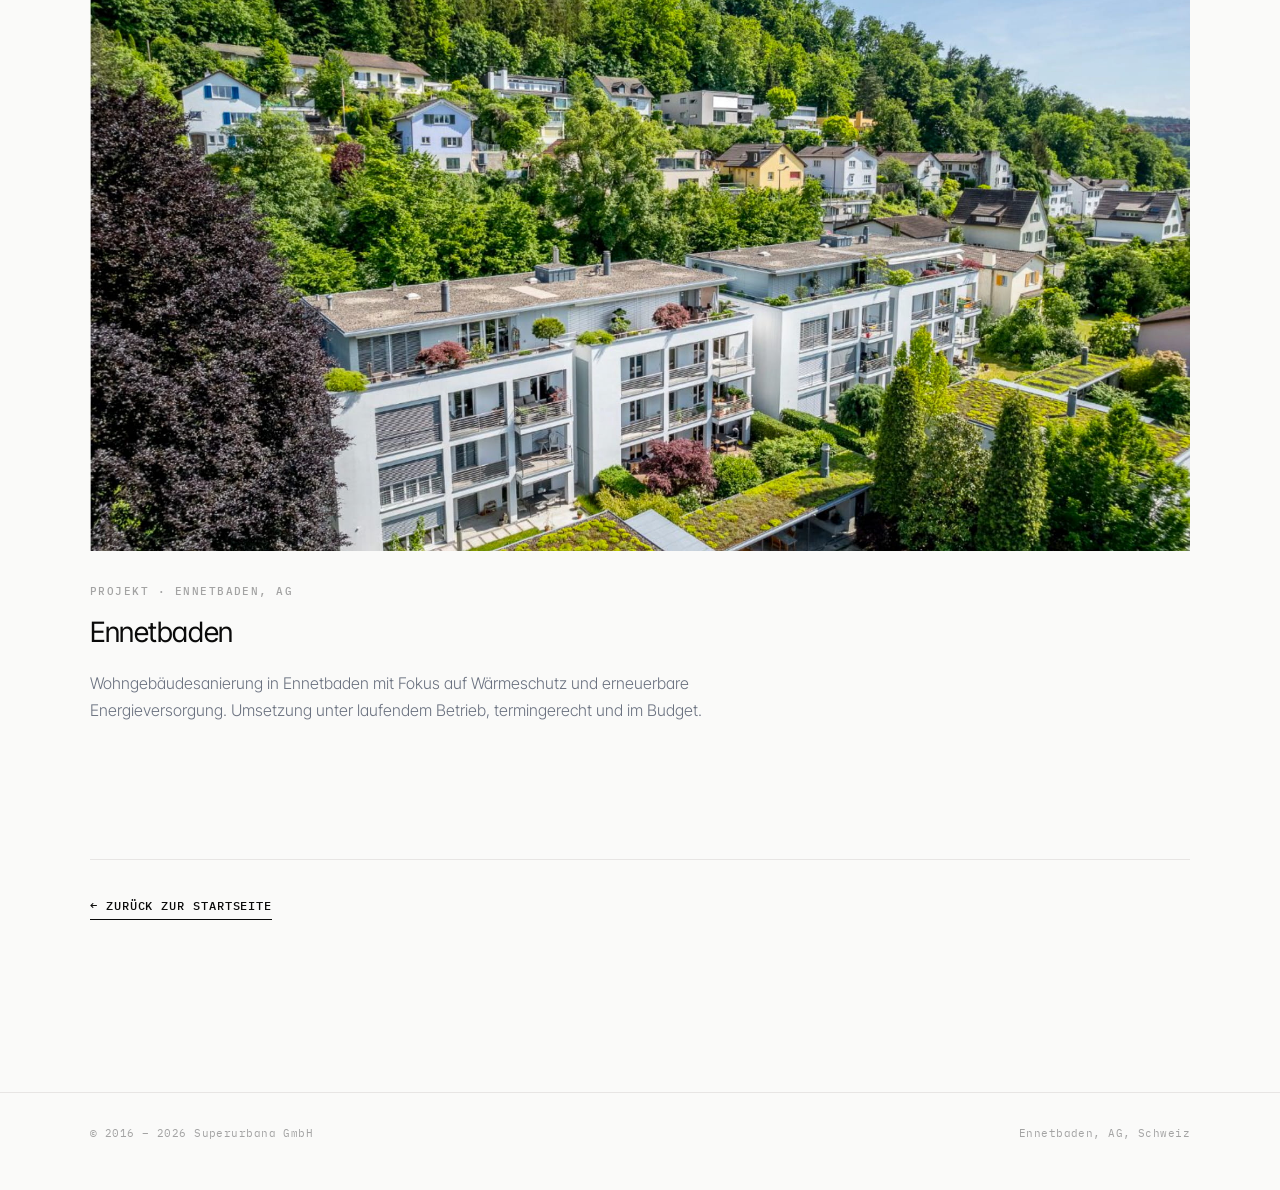
==== commit 69400dc9: "Swap ennetbaden.png → ennetbaden.jpg (607 KB vs 3.2 MB) Co-Authored-By: Claude Sonnet 4.6 <noreply@a" ====
--- a/umbauten/index.html
+++ b/umbauten/index.html
@@ -100,7 +100,7 @@
 
         <div class="project">
           <figure class="project-figure">
-            <img src="/assets/ennetbaden.png" alt="Sanierungsprojekt Ennetbaden" loading="lazy" />
+            <img src="/assets/ennetbaden.jpg" alt="Sanierungsprojekt Ennetbaden" loading="lazy" />
           </figure>
           <p class="project-label" data-i18n="ennetbaden.label">Projekt · Ennetbaden, AG</p>
           <h2 class="project-title" data-i18n="ennetbaden.title">Ennetbaden</h2>
--- a/style.css
+++ b/style.css
@@ -264,6 +264,67 @@
   color: var(--faint);
 }
 
+/* ── Featured image (hero) ── */
+.featured-img {
+  margin-top: 56px;
+  overflow: hidden;
+}
+.featured-img img {
+  display: block;
+  width: 100%;
+  height: auto;
+  aspect-ratio: 16 / 9;
+  object-fit: cover;
+  transition: transform 0.6s ease;
+}
+.featured-img:hover img { transform: scale(1.015); }
+
+/* ── Video section ── */
+.video-wrap {
+  width: 100%;
+  aspect-ratio: 16 / 9;
+  background: var(--hover);
+  overflow: hidden;
+}
+.video-wrap video {
+  width: 100%; height: 100%; border: none; display: block;
+}
+.media-caption {
+  margin-top: 14px;
+  display: flex;
+  align-items: baseline;
+  gap: 14px;
+  font-family: var(--font-mono);
+  font-size: 11px;
+  letter-spacing: 0.04em;
+  color: var(--faint);
+}
+.media-caption .kind {
+  text-transform: uppercase;
+  font-weight: 500;
+  letter-spacing: 0.12em;
+  color: var(--muted);
+}
+
+/* ── CTA link ── */
+.cta-link {
+  display: inline-flex;
+  align-items: center;
+  gap: 12px;
+  margin-top: 40px;
+  font-family: var(--font-mono);
+  font-size: 11.5px;
+  font-weight: 500;
+  letter-spacing: 0.1em;
+  text-transform: uppercase;
+  color: var(--fg);
+  border-bottom: 1px solid var(--fg);
+  padding-bottom: 4px;
+  transition: color 0.15s ease, border-color 0.15s ease, gap 0.15s ease;
+}
+.cta-link:hover { color: var(--muted); border-color: var(--muted); gap: 18px; }
+.cta-link .arrow { font-size: 14px; font-style: normal; }
+
 /* ── Section label ── */
 .section-label {
   font-family: var(--font-mono);
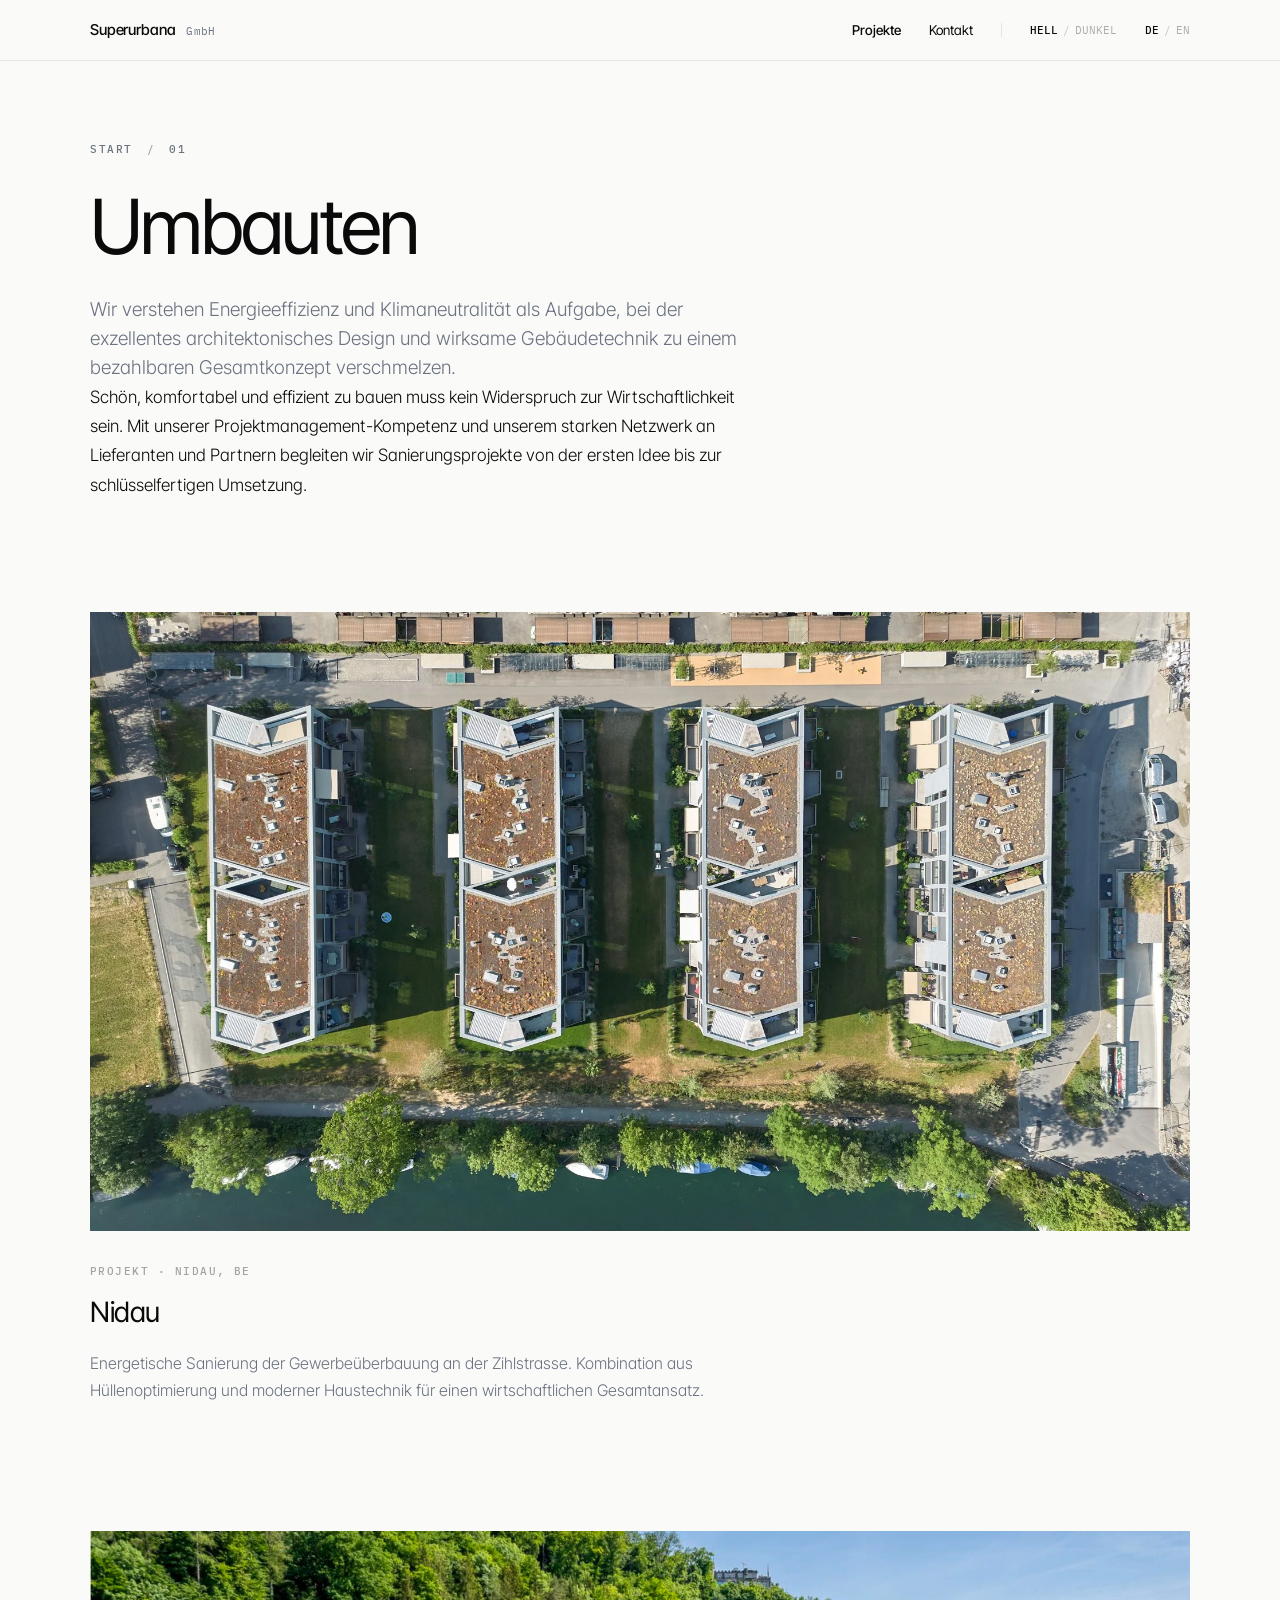
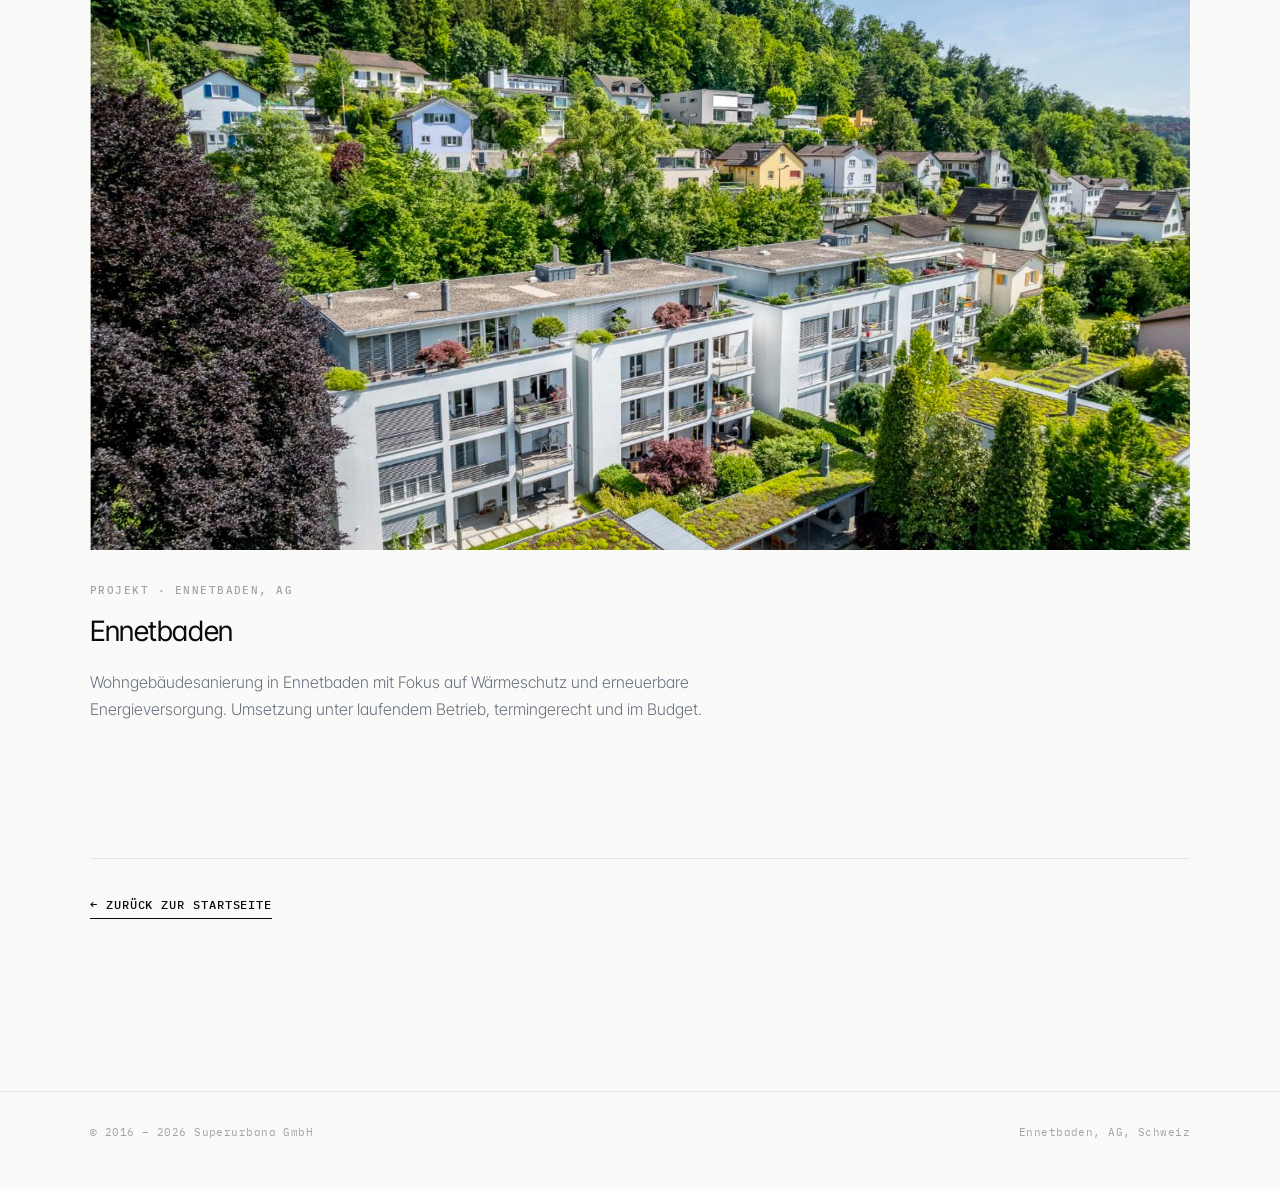
==== commit d5b4cd75: "Add Nidau before/after gallery page with adaptive comparison slider - New page at /umbauten/nidau/ w" ====
--- a/umbauten/index.html
+++ b/umbauten/index.html
@@ -89,14 +89,14 @@
 
       <div class="project-list">
 
-        <div class="project">
+        <a class="project" href="/umbauten/nidau/">
           <figure class="project-figure">
             <img src="/assets/nidau.jpg" alt="Gewerbeüberbauung Zihlstrasse, Nidau" loading="lazy" />
           </figure>
           <p class="project-label" data-i18n="nidau.label">Projekt · Nidau, BE</p>
           <h2 class="project-title" data-i18n="nidau.title">Nidau</h2>
           <p class="project-desc" data-i18n="nidau.desc">Energetische Sanierung der Gewerbeüberbauung an der Zihlstrasse. Kombination aus Hüllenoptimierung und moderner Haustechnik für einen wirtschaftlichen Gesamtansatz.</p>
-        </div>
+        </a>
 
         <div class="project">
           <figure class="project-figure">
--- a/style.css
+++ b/style.css
@@ -443,7 +443,7 @@
 
 /* ── Project list (Umbauten) ── */
 .project-list { display: flex; flex-direction: column; }
-.project { padding-block: 64px; border-top: 1px solid var(--hairline); }
+.project { padding-block: 64px; border-top: 1px solid var(--hairline); display: block; color: inherit; text-decoration: none; }
 .project:first-of-type { border-top: none; }
 
 .project-figure { margin: 0 0 32px; overflow: hidden; }
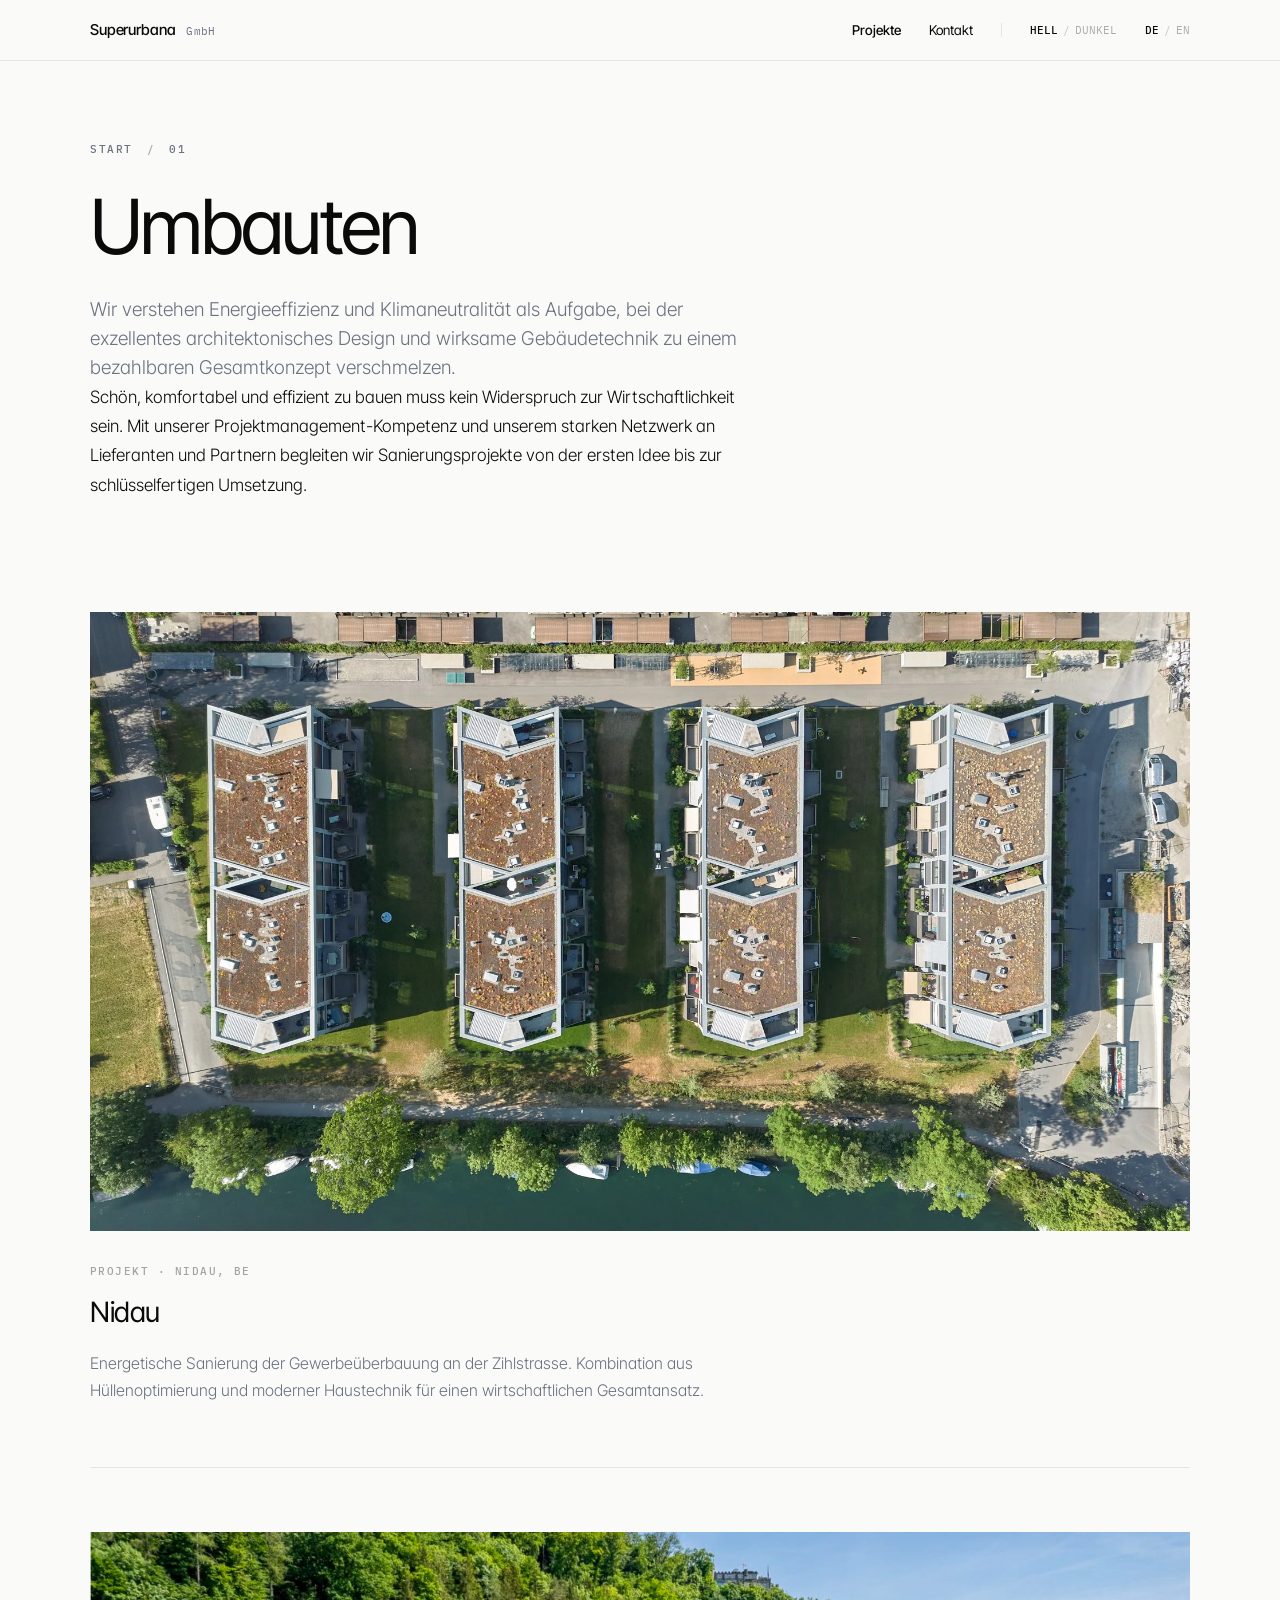
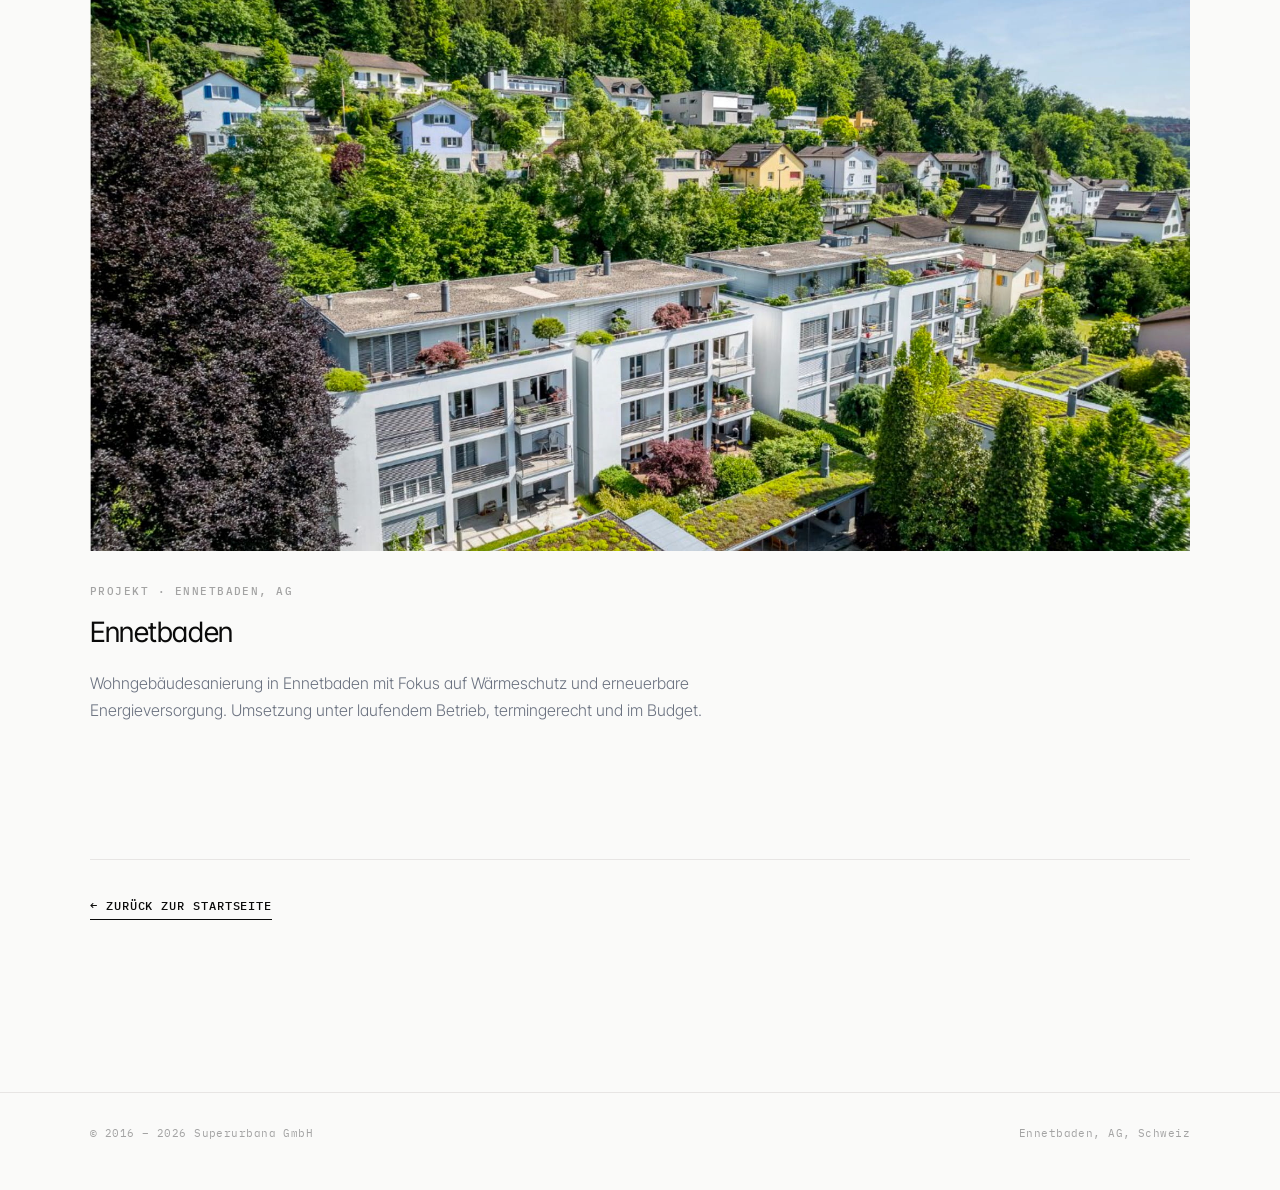
==== commit 697df5db: "Add Ennetbaden before/after gallery page and move slider CSS to shared stylesheet - New page at /umb" ====
--- a/umbauten/index.html
+++ b/umbauten/index.html
@@ -98,14 +98,14 @@
           <p class="project-desc" data-i18n="nidau.desc">Energetische Sanierung der Gewerbeüberbauung an der Zihlstrasse. Kombination aus Hüllenoptimierung und moderner Haustechnik für einen wirtschaftlichen Gesamtansatz.</p>
         </a>
 
-        <div class="project">
+        <a class="project" href="/umbauten/ennetbaden/">
           <figure class="project-figure">
             <img src="/assets/ennetbaden.jpg" alt="Sanierungsprojekt Ennetbaden" loading="lazy" />
           </figure>
           <p class="project-label" data-i18n="ennetbaden.label">Projekt · Ennetbaden, AG</p>
           <h2 class="project-title" data-i18n="ennetbaden.title">Ennetbaden</h2>
           <p class="project-desc" data-i18n="ennetbaden.desc">Wohngebäudesanierung in Ennetbaden mit Fokus auf Wärmeschutz und erneuerbare Energieversorgung. Umsetzung unter laufendem Betrieb, termingerecht und im Budget.</p>
-        </div>
+        </a>
 
       </div>
 
--- a/style.css
+++ b/style.css
@@ -512,6 +512,149 @@
 }
 
 /* ─────────────────────────────────────────────────────────
+   Before/After comparison slider  (project detail pages)
+   ───────────────────────────────────────────────────────── */
+.cs-stage {
+  position: relative;
+  aspect-ratio: 4/3;
+  max-height: 680px;
+  overflow: hidden;
+  background: #111;
+}
+.cs-wrap {
+  position: absolute;
+  inset: 0;
+  cursor: col-resize;
+  user-select: none;
+  touch-action: pan-y;
+  opacity: 0;
+  transition: opacity 0.35s ease;
+  pointer-events: none;
+}
+.cs-wrap.active { opacity: 1; pointer-events: auto; }
+.cs-img-before,
+.cs-img-after {
+  position: absolute;
+  inset: 0;
+  width: 100%; height: 100%;
+  object-fit: cover;
+  display: block;
+  pointer-events: none;
+  -webkit-user-drag: none;
+}
+.cs-img-after { clip-path: inset(0 0 0 var(--pos, 50%)); }
+.cs-line {
+  position: absolute;
+  top: 0; bottom: 0;
+  left: var(--pos, 50%);
+  transform: translateX(-50%);
+  width: 2px;
+  background: #fff;
+  pointer-events: none;
+}
+.cs-handle {
+  position: absolute;
+  top: 50%; left: 50%;
+  transform: translate(-50%, -50%);
+  width: 44px; height: 44px;
+  border-radius: 50%;
+  background: #fff;
+  display: flex;
+  align-items: center;
+  justify-content: center;
+  gap: 5px;
+}
+.cs-arrow { font-size: 10px; color: var(--fg); font-family: var(--font-mono); line-height: 1; }
+.cs-label {
+  position: absolute;
+  bottom: 16px;
+  font-family: var(--font-mono);
+  font-size: 10px;
+  letter-spacing: 0.12em;
+  text-transform: uppercase;
+  color: #fff;
+  background: rgba(0,0,0,0.35);
+  padding: 4px 9px;
+  pointer-events: none;
+}
+.cs-label.before { left: 16px; }
+.cs-label.after  { right: 16px; }
+.cs-hint {
+  position: absolute; inset: 0;
+  display: flex; align-items: center; justify-content: center;
+  pointer-events: none;
+  opacity: 1; transition: opacity 0.4s;
+}
+.cs-hint.hidden { opacity: 0; }
+.cs-hint-pill {
+  font-family: var(--font-mono);
+  font-size: 10px;
+  letter-spacing: 0.12em;
+  text-transform: uppercase;
+  color: #fff;
+  background: rgba(0,0,0,0.4);
+  padding: 6px 12px;
+}
+.cs-nav {
+  display: flex;
+  align-items: stretch;
+  border-top: 1px solid var(--hairline);
+  border-bottom: 1px solid var(--hairline);
+  height: 64px;
+  margin-bottom: 48px;
+}
+.cs-nav-room {
+  display: flex;
+  align-items: center;
+  gap: 10px;
+  padding-right: 28px;
+  border-right: 1px solid var(--hairline);
+  min-width: 140px;
+}
+.cs-nav-num { font-family: var(--font-mono); font-size: 11px; color: var(--muted); letter-spacing: 0.06em; }
+.cs-nav-name { font-size: 13px; font-weight: 500; }
+.cs-steps {
+  flex: 1;
+  display: flex;
+  align-items: center;
+  justify-content: center;
+  gap: 6px;
+  padding: 0 20px;
+}
+.cs-step {
+  font-family: var(--font-mono);
+  font-size: 11px;
+  letter-spacing: 0.08em;
+  color: var(--muted);
+  background: none;
+  border: 1px solid var(--hairline);
+  padding: 5px 10px;
+  cursor: pointer;
+  transition: color 0.15s, border-color 0.15s, background 0.15s;
+  line-height: 1;
+}
+.cs-step:hover { color: var(--fg); border-color: rgba(26,26,24,.3); }
+.cs-step.active { background: var(--fg); color: var(--bg); border-color: var(--fg); }
+.cs-arrows {
+  display: flex;
+  align-items: center;
+  padding-left: 28px;
+  border-left: 1px solid var(--hairline);
+}
+.cs-arrow-btn {
+  background: none;
+  border: none;
+  cursor: pointer;
+  font-size: 18px;
+  color: var(--fg);
+  padding: 8px 12px;
+  line-height: 1;
+  transition: color 0.15s, opacity 0.15s;
+}
+.cs-arrow-btn:disabled { opacity: 0.2; cursor: default; }
+.cs-arrow-btn:not(:disabled):hover { color: var(--muted); }
+
+/* ─────────────────────────────────────────────────────────
    Responsive
    ───────────────────────────────────────────────────────── */
 @media (max-width: 860px) {
